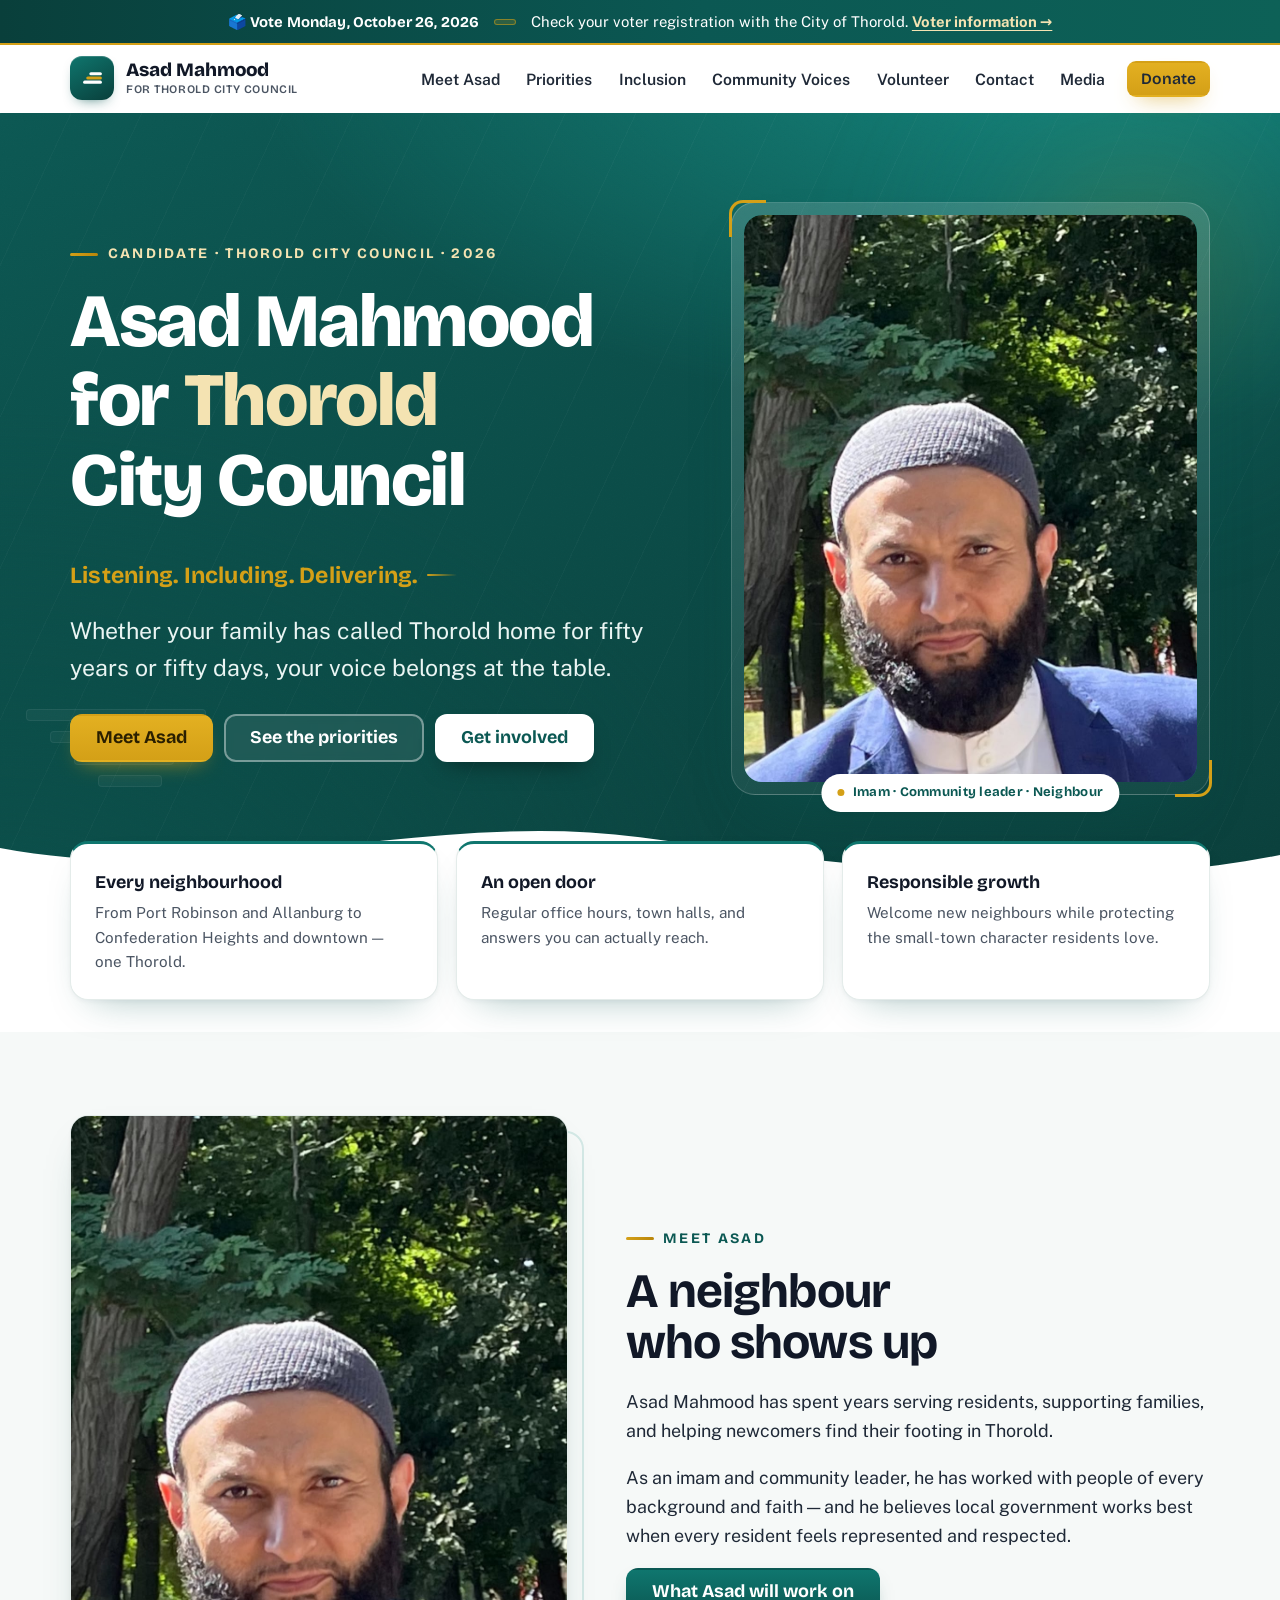
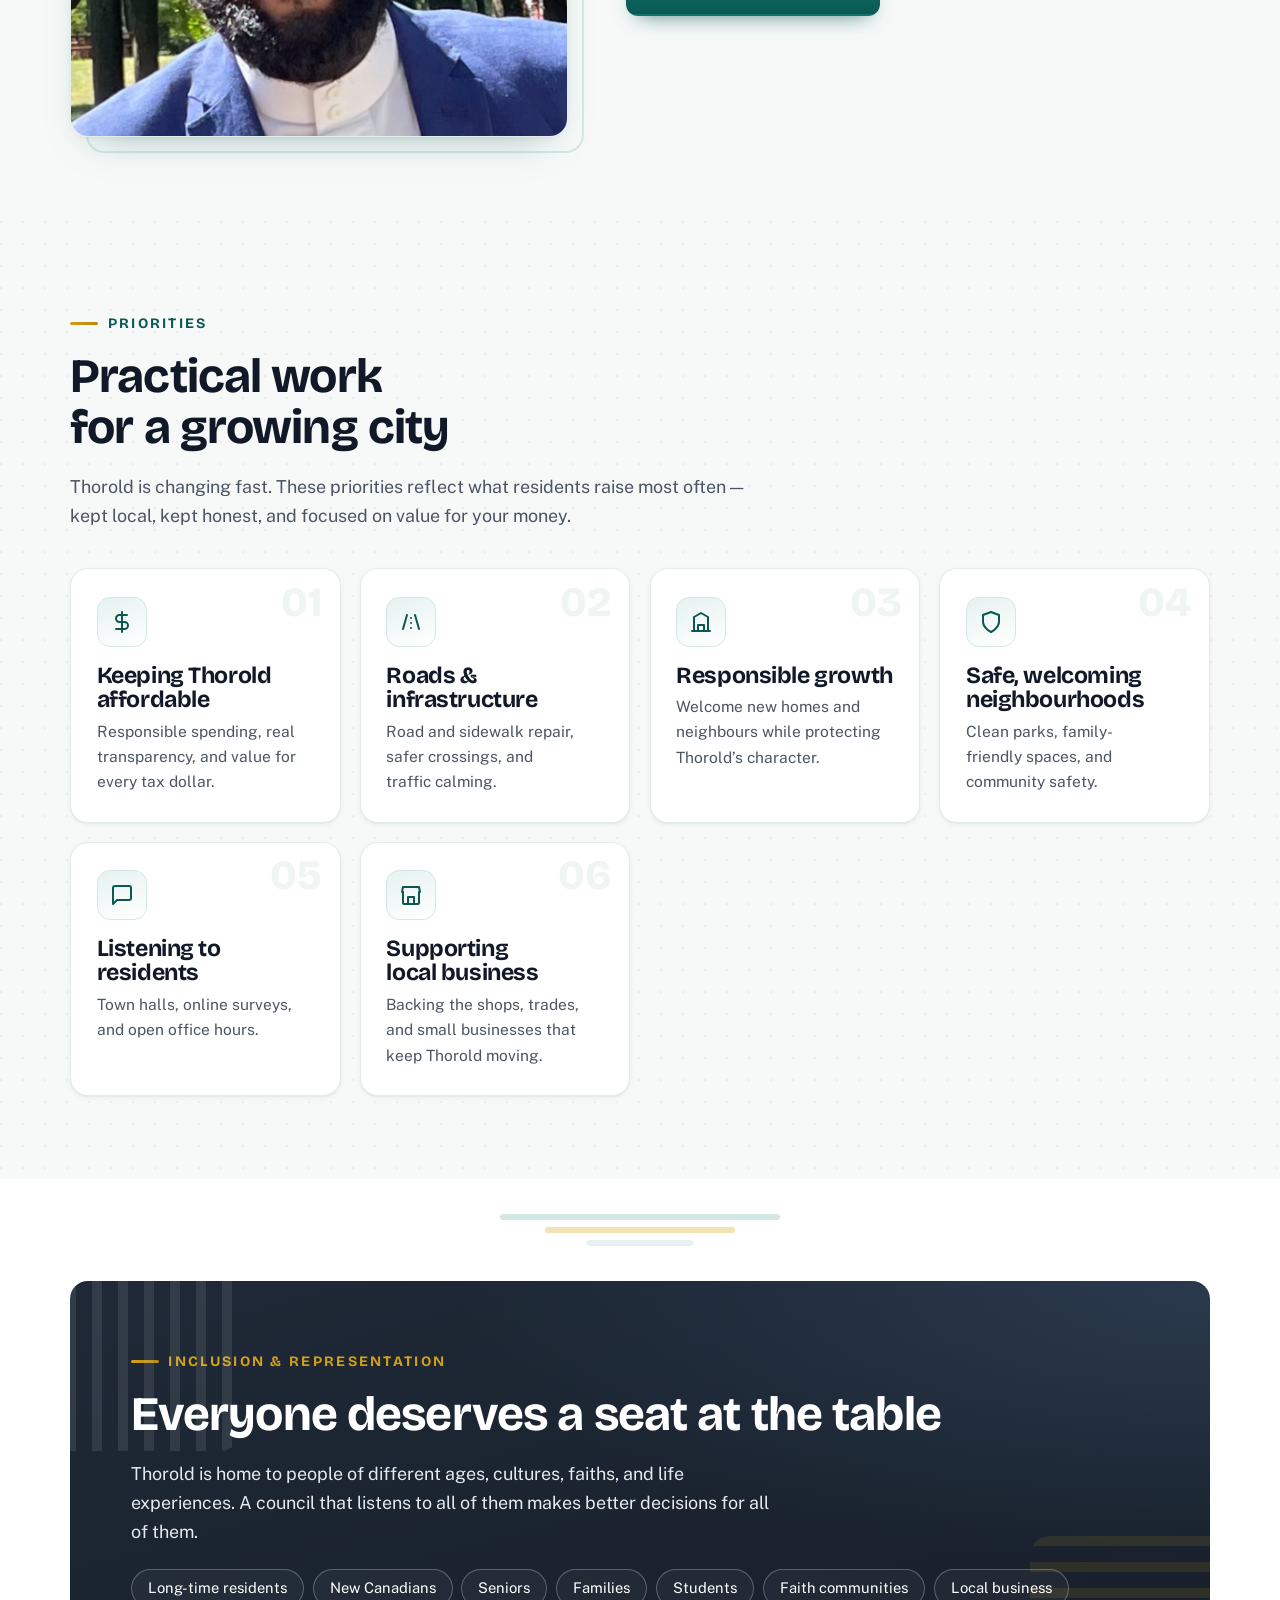
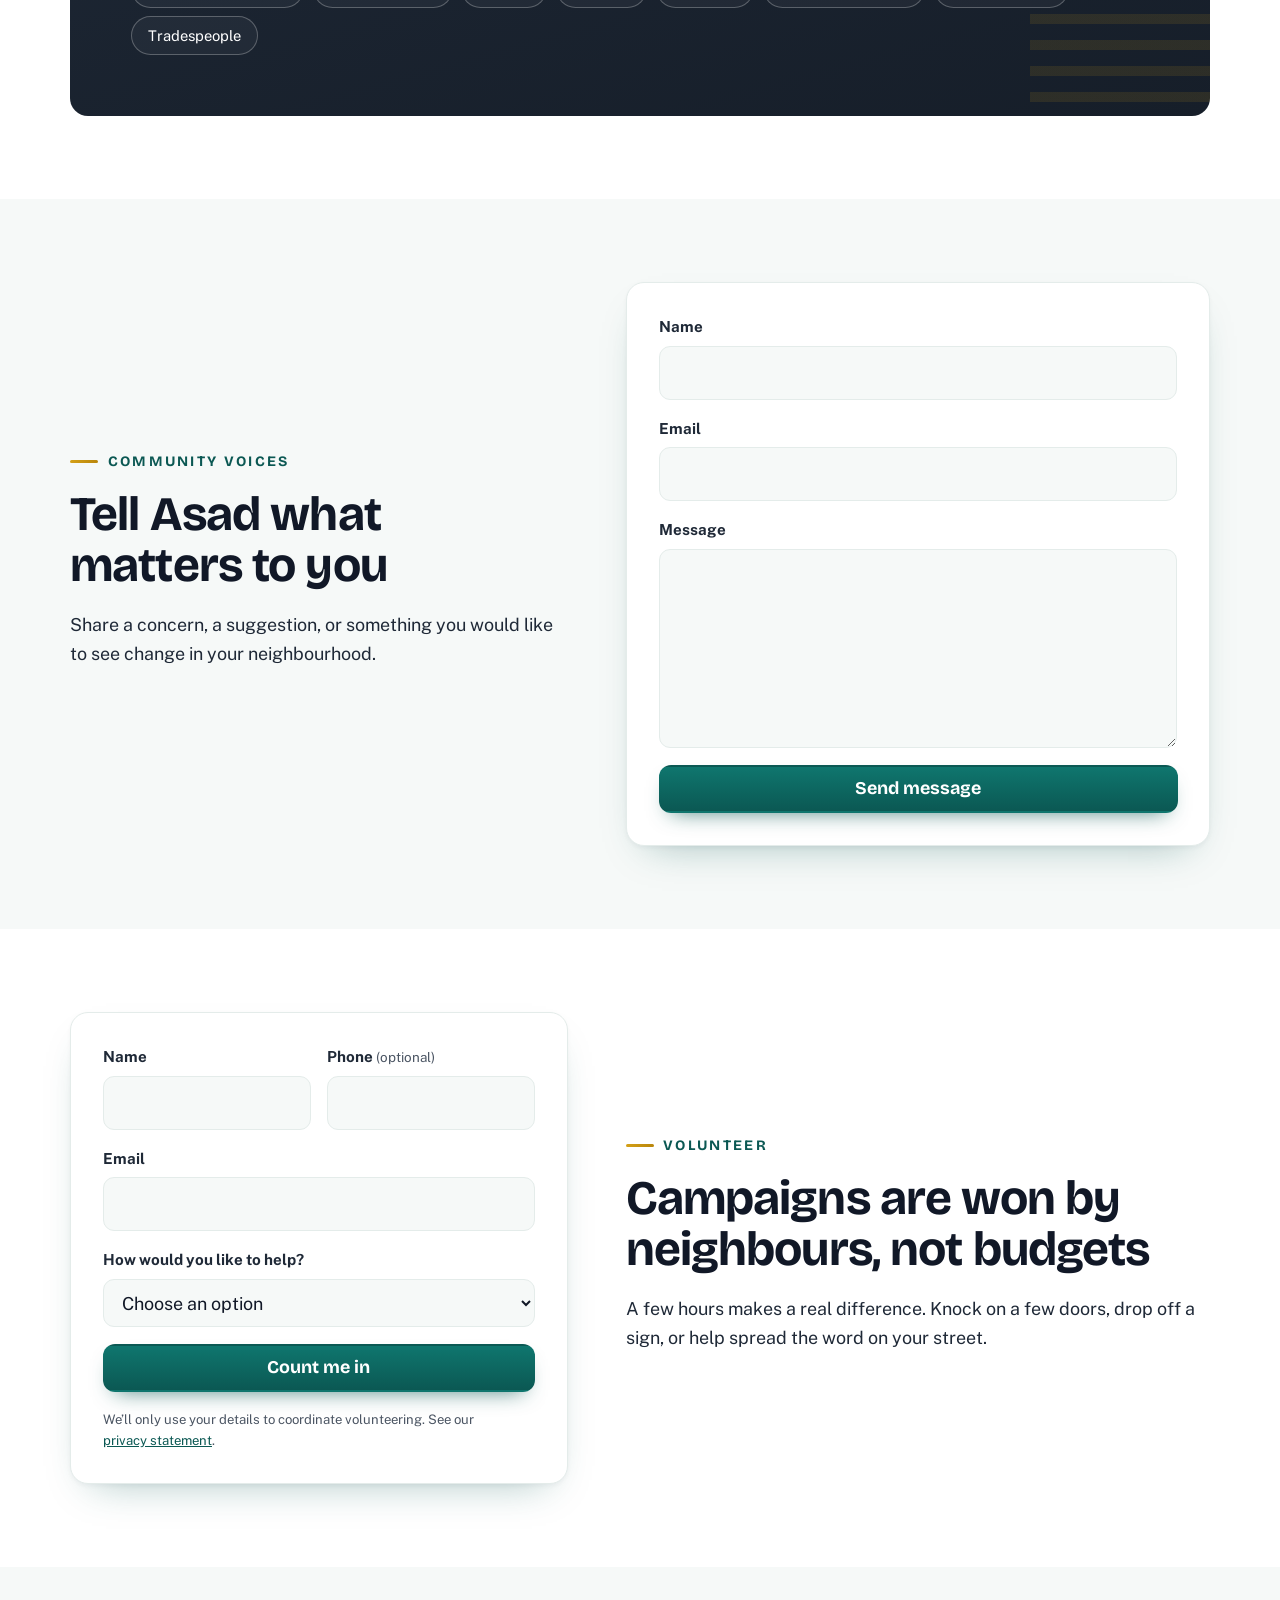
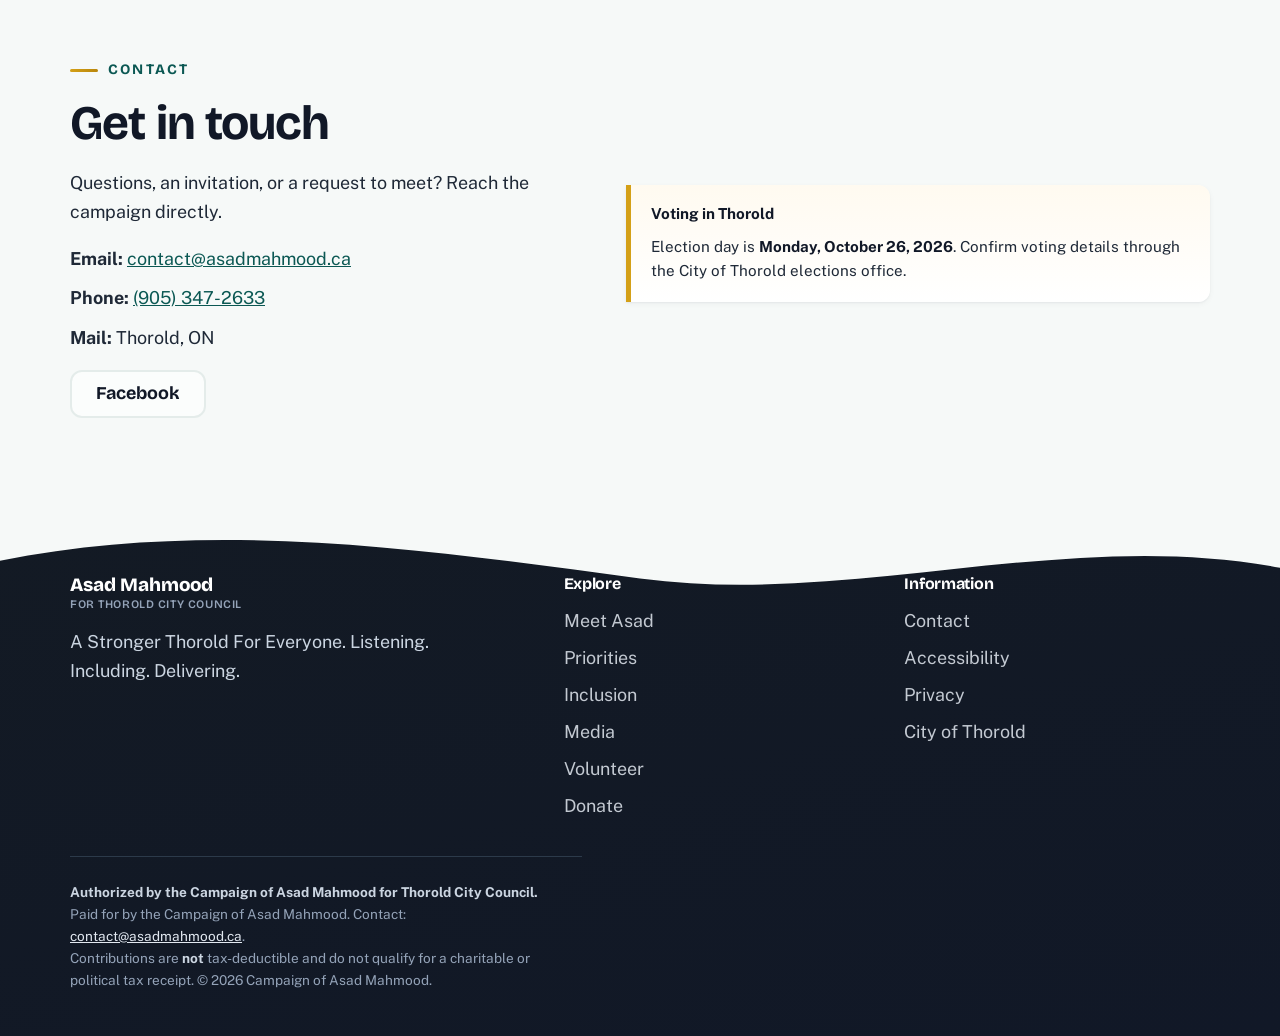
==== index.html @ d3648e5d "replace FormSubmit with Cloudflare email function" ====
<!DOCTYPE html>
<html lang="en">
<head>
  <!-- =====================================================
       ASAD MAHMOOD FOR THOROLD CITY COUNCIL
       Main campaign homepage
       ===================================================== -->
  <meta charset="UTF-8" />
  <meta name="viewport" content="width=device-width, initial-scale=1" />

  <title>Asad Mahmood for Thorold City Council — A Stronger Thorold For Everyone</title>

  <meta name="description" content="Asad Mahmood is running for Thorold City Council in 2026. Listening, including, and delivering for every Thorold resident." />
  <meta name="author" content="Campaign of Asad Mahmood" />
  <meta name="robots" content="index, follow" />

  <link rel="canonical" href="https://www.asadmahmood.ca/" />
  <link rel="icon" href="logo small.png" />

  <meta property="og:title" content="Asad Mahmood for Thorold City Council" />
  <meta property="og:description" content="A Stronger Thorold For Everyone. Listening. Including. Delivering." />
  <meta property="og:type" content="website" />
  <meta property="og:url" content="https://www.asadmahmood.ca/" />
  <meta property="og:locale" content="en_CA" />
  <meta property="og:image" content="https://www.asadmahmood.ca/Asad.jpg" />
  <meta name="twitter:card" content="summary_large_image" />

  <meta name="theme-color" content="#0B5853" />

  <link rel="preconnect" href="https://fonts.googleapis.com" />
  <link rel="preconnect" href="https://fonts.gstatic.com" crossorigin />
  <link href="https://fonts.googleapis.com/css2?family=Bricolage+Grotesque:opsz,wght@12..96,600;12..96,700;12..96,800&family=Public+Sans:wght@400;500;600;700&display=swap" rel="stylesheet" />
  <link rel="stylesheet" href="css/styles.css" />

  <script type="application/ld+json">
{
  "@context":"https://schema.org",
  "@type":"Person",
  "name":"Asad Mahmood",
  "jobTitle":"Candidate for Thorold City Council",
  "url":"https://www.asadmahmood.ca",
  "image":"https://www.asadmahmood.ca/Asad.jpg",
  "address":{
    "@type":"PostalAddress",
    "addressLocality":"Thorold",
    "addressRegion":"ON",
    "addressCountry":"CA"
  }
}
  </script>
</head>

<body>
  <div class="progress-bar" aria-hidden="true"></div>
  <a class="skip-link" href="#main">Skip to main content</a>

  <div class="election-banner">
    <div class="wrap">
      <strong>🗳️ Vote Monday, October 26, 2026</strong>
      <span class="countdown" id="election-countdown" hidden></span>
      <span>
        Check your voter registration with the City of Thorold.
        <a href="https://www.thorold.ca/en/city-hall/municipal-elections.aspx" target="_blank" rel="noopener">Voter information →</a>
      </span>
    </div>
  </div>

  <header class="site-header" id="header">
    <div class="wrap nav">
      <a class="brand" href="index.html" aria-label="Asad Mahmood for Thorold City Council — home">
        <span class="brand__mark" aria-hidden="true">
          <svg width="23" height="23" viewBox="0 0 22 22" fill="none">
            <rect x="2" y="13" width="18" height="3" rx="1.5" fill="#fff"/>
            <rect x="5" y="9" width="15" height="3" rx="1.5" fill="#D4A017"/>
            <rect x="8" y="5" width="12" height="3" rx="1.5" fill="#fff"/>
          </svg>
        </span>
        <span class="brand__name">Asad Mahmood<small>For Thorold City Council</small></span>
      </a>

      <button class="nav__toggle" aria-expanded="false" aria-controls="primary-nav" aria-label="Open menu">
        <span></span>
      </button>

      <ul class="nav__links" id="primary-nav">
        <li><a href="#meet">Meet Asad</a></li>
        <li><a href="#priorities">Priorities</a></li>
        <li><a href="#inclusion">Inclusion</a></li>
        <li><a href="#voices">Community Voices</a></li>
        <li><a href="#volunteer">Volunteer</a></li>
        <li><a href="#contact">Contact</a></li>
        <li><a href="media.html">Media</a></li>
        <li class="nav__cta"><a class="btn btn--gold" href="donate.html">Donate</a></li>
      </ul>
    </div>
  </header>

  <main id="main">
    <section class="hero" aria-label="Introduction">
      <div class="hero__glow" aria-hidden="true"></div>
      <div class="flight-locks" aria-hidden="true"><span></span><span></span><span></span><span></span></div>
      <div class="wrap hero__inner">
        <div class="hero__grid">
          <div>
            <p class="eyebrow reveal in" style="color:#F4E3B2">Candidate · Thorold City Council · 2026</p>
            <h1>Asad Mahmood for <span class="accent">Thorold</span> City Council</h1>
            <p class="hero__sub reveal in">Listening. Including. Delivering.</p>
            <p class="hero__lede reveal in">Whether your family has called Thorold home for fifty years or fifty days, your voice belongs at the table.</p>

            <div class="hero__cta reveal in">
              <a class="btn btn--gold" href="#meet">Meet Asad</a>
              <a class="btn btn--ghost" href="#priorities">See the priorities</a>
              <a class="btn btn--light" href="#volunteer">Get involved</a>
            </div>
          </div>

          <div class="hero__card reveal in">
            <div class="hero__frame">
              <div class="hero__photo">
                <img src="Asad.jpg" alt="Asad Mahmood" class="hero-img" fetchpriority="high" decoding="async" />
              </div>
              <span class="hero__badge"><i></i>Imam · Community leader · Neighbour</span>
            </div>
          </div>
        </div>
      </div>

      <div class="hero__wave" aria-hidden="true">
        <svg viewBox="0 0 1440 120" preserveAspectRatio="none" xmlns="http://www.w3.org/2000/svg">
          <path d="M0,64 C240,110 480,20 720,52 C960,84 1200,120 1440,72 L1440,120 L0,120 Z" fill="#ffffff"/>
          <path d="M0,80 C240,120 480,44 720,72 C960,100 1200,128 1440,88 L1440,120 L0,120 Z" fill="#ffffff" opacity="0.5"/>
        </svg>
      </div>
    </section>

    <section style="padding:0 0 clamp(1rem,3vw,2rem)" aria-label="Campaign commitments">
      <div class="wrap">
        <div class="signals">
          <div class="reveal">
            <strong>Every neighbourhood</strong>
            <p>From Port Robinson and Allanburg to Confederation Heights and downtown — one Thorold.</p>
          </div>
          <div class="reveal" data-d="1">
            <strong>An open door</strong>
            <p>Regular office hours, town halls, and answers you can actually reach.</p>
          </div>
          <div class="reveal" data-d="2">
            <strong>Responsible growth</strong>
            <p>Welcome new neighbours while protecting the small-town character residents love.</p>
          </div>
        </div>
      </div>
    </section>

    <section class="section section--tint" id="meet">
      <div class="wrap split">
        <div class="portrait-frame reveal">
          <div class="portrait">
            <img src="Asad.jpg" alt="Asad Mahmood" class="portrait-img" loading="lazy" decoding="async" />
          </div>
        </div>

        <div class="reveal">
          <p class="eyebrow">Meet Asad</p>
          <h2>A neighbour who shows up</h2>
          <p>Asad Mahmood has spent years serving residents, supporting families, and helping newcomers find their footing in Thorold.</p>
          <p>As an imam and community leader, he has worked with people of every background and faith — and he believes local government works best when every resident feels represented and respected.</p>
          <p><a class="btn btn--primary" href="#priorities">What Asad will work on</a></p>
        </div>
      </div>
    </section>

    <section class="section section--pattern" id="priorities">
      <div class="wrap">
        <div class="section-head reveal">
          <p class="eyebrow">Priorities</p>
          <h2>Practical work for a growing city</h2>
          <p style="color:var(--muted)">Thorold is changing fast. These priorities reflect what residents raise most often — kept local, kept honest, and focused on value for your money.</p>
        </div>

        <div class="cards">
          <article class="card reveal">
            <span class="card__num">01</span>
            <span class="card__icon" aria-hidden="true"><svg width="24" height="24" viewBox="0 0 24 24" fill="none" stroke="currentColor" stroke-width="2" stroke-linecap="round" stroke-linejoin="round"><line x1="12" y1="2" x2="12" y2="22"/><path d="M17 5H9.5a3.5 3.5 0 0 0 0 7h5a3.5 3.5 0 0 1 0 7H6"/></svg></span>
            <h3>Keeping Thorold affordable</h3><p>Responsible spending, real transparency, and value for every tax dollar.</p>
          </article>
          <article class="card reveal" data-d="1">
            <span class="card__num">02</span>
            <span class="card__icon" aria-hidden="true"><svg width="24" height="24" viewBox="0 0 24 24" fill="none" stroke="currentColor" stroke-width="2" stroke-linecap="round" stroke-linejoin="round"><path d="M4 19l4-14"/><path d="M16 5l4 14"/><line x1="12" y1="8" x2="12" y2="8.01"/><line x1="12" y1="13" x2="12" y2="13.01"/><line x1="12" y1="18" x2="12" y2="18.01"/></svg></span>
            <h3>Roads &amp; infrastructure</h3><p>Road and sidewalk repair, safer crossings, and traffic calming.</p>
          </article>
          <article class="card reveal" data-d="2">
            <span class="card__num">03</span>
            <span class="card__icon" aria-hidden="true"><svg width="24" height="24" viewBox="0 0 24 24" fill="none" stroke="currentColor" stroke-width="2" stroke-linecap="round" stroke-linejoin="round"><path d="M3 21h18"/><path d="M5 21V7l7-4 7 4v14"/><path d="M9 21v-6h6v6"/></svg></span>
            <h3>Responsible growth</h3><p>Welcome new homes and neighbours while protecting Thorold’s character.</p>
          </article>
          <article class="card reveal">
            <span class="card__num">04</span>
            <span class="card__icon" aria-hidden="true"><svg width="24" height="24" viewBox="0 0 24 24" fill="none" stroke="currentColor" stroke-width="2" stroke-linecap="round" stroke-linejoin="round"><path d="M12 22s8-4 8-10V5l-8-3-8 3v7c0 6 8 10 8 10z"/></svg></span>
            <h3>Safe, welcoming neighbourhoods</h3><p>Clean parks, family-friendly spaces, and community safety.</p>
          </article>
          <article class="card reveal" data-d="1">
            <span class="card__num">05</span>
            <span class="card__icon" aria-hidden="true"><svg width="24" height="24" viewBox="0 0 24 24" fill="none" stroke="currentColor" stroke-width="2" stroke-linecap="round" stroke-linejoin="round"><path d="M21 15a2 2 0 0 1-2 2H7l-4 4V5a2 2 0 0 1 2-2h14a2 2 0 0 1 2 2z"/></svg></span>
            <h3>Listening to residents</h3><p>Town halls, online surveys, and open office hours.</p>
          </article>
          <article class="card reveal" data-d="2">
            <span class="card__num">06</span>
            <span class="card__icon" aria-hidden="true"><svg width="24" height="24" viewBox="0 0 24 24" fill="none" stroke="currentColor" stroke-width="2" stroke-linecap="round" stroke-linejoin="round"><path d="M3 9l1-5h16l1 5"/><path d="M4 9v11a1 1 0 0 0 1 1h14a1 1 0 0 0 1-1V9"/><path d="M9 21v-7h6v7"/></svg></span>
            <h3>Supporting local business</h3><p>Backing the shops, trades, and small businesses that keep Thorold moving.</p>
          </article>
        </div>
      </div>
    </section>

    <div class="locks-divide" aria-hidden="true"><span></span><span></span><span></span></div>

    <section class="section" id="inclusion" style="padding-top:0">
      <div class="wrap">
        <div class="band reveal">
          <p class="eyebrow" style="color:#D4A017">Inclusion &amp; representation</p>
          <h2>Everyone deserves a seat at the table</h2>
          <p style="max-width:60ch">Thorold is home to people of different ages, cultures, faiths, and life experiences. A council that listens to all of them makes better decisions for all of them.</p>
          <div class="pills">
            <span>Long-time residents</span>
            <span>New Canadians</span>
            <span>Seniors</span>
            <span>Families</span>
            <span>Students</span>
            <span>Faith communities</span>
            <span>Local business</span>
            <span>Tradespeople</span>
          </div>
        </div>
      </div>
    </section>

    <section class="section section--tint" id="voices">
      <div class="wrap split">
        <div class="reveal">
          <p class="eyebrow">Community Voices</p>
          <h2>Tell Asad what matters to you</h2>
          <p>Share a concern, a suggestion, or something you would like to see change in your neighbourhood.</p>
        </div>

        <form class="form form-card reveal" action="https://formsubmit.co/contact@mosqueaisha.ca" method="POST">
          <input type="hidden" name="_subject" value="Community Voices Submission">
          <input type="hidden" name="_captcha" value="false">
          <input type="hidden" name="_template" value="table">
          <input type="hidden" name="_next" value="https://asadmahmood.ca/message-success.html">
          <input type="text" name="_honey" style="display:none" tabindex="-1" autocomplete="off" aria-hidden="true">

          <div class="field">
            <label for="voice-name">Name</label>
            <input id="voice-name" name="name" type="text" autocomplete="name" required>
          </div>

          <div class="field">
            <label for="voice-email">Email</label>
            <input id="voice-email" name="email" type="email" autocomplete="email" required>
          </div>

          <div class="field">
            <label for="voice-message">Message</label>
            <textarea id="voice-message" name="message" rows="6" required></textarea>
          </div>

          <button class="btn btn--primary btn--block" type="submit">Send message</button>
        </form>
      </div>
    </section>

    <section class="section" id="volunteer">
      <div class="wrap split">
        <form class="form form-card reveal" action="https://formsubmit.co/contact@mosqueaisha.ca" method="POST">
          <input type="hidden" name="_subject" value="Volunteer Signup">
          <input type="hidden" name="_captcha" value="false">
          <input type="hidden" name="_template" value="table">
          <input type="hidden" name="_next" value="https://asadmahmood.ca/volunteer-success.html">
          <input type="text" name="_honey" style="display:none" tabindex="-1" autocomplete="off" aria-hidden="true">

          <div class="field--row">
            <div class="field">
              <label for="vol-name">Name</label>
              <input id="vol-name" name="name" type="text" autocomplete="name" required>
            </div>

            <div class="field">
              <label for="vol-phone">Phone <span class="hint">(optional)</span></label>
              <input id="vol-phone" name="phone" type="tel" autocomplete="tel">
            </div>
          </div>

          <div class="field">
            <label for="vol-email">Email</label>
            <input id="vol-email" name="email" type="email" autocomplete="email" required>
          </div>

          <div class="field">
            <label for="vol-interest">How would you like to help?</label>
            <select id="vol-interest" name="interest">
              <option value="">Choose an option</option>
              <option>Knock on doors with the team</option>
              <option>Deliver lawn signs</option>
              <option>Make phone calls</option>
              <option>Help at events</option>
              <option>Host a meet-and-greet</option>
              <option>Wherever I’m needed</option>
            </select>
          </div>

          <button class="btn btn--primary btn--block" type="submit">Count me in</button>
          <p style="font-size:.82rem;color:var(--muted);margin:0">We’ll only use your details to coordinate volunteering. See our <a href="privacy.html">privacy statement</a>.</p>
        </form>

        <div class="reveal">
          <p class="eyebrow">Volunteer</p>
          <h2>Campaigns are won by neighbours, not budgets</h2>
          <p>A few hours makes a real difference. Knock on a few doors, drop off a sign, or help spread the word on your street.</p>
        </div>
      </div>
    </section>

    <section class="section section--tint" id="contact">
      <div class="wrap split">
        <div class="reveal">
          <p class="eyebrow">Contact</p>
          <h2>Get in touch</h2>
          <p>Questions, an invitation, or a request to meet? Reach the campaign directly.</p>

          <ul class="contact-list">
            <li><strong>Email:</strong> <a href="mailto:contact@asadmahmood.ca">contact@asadmahmood.ca</a></li>
            <li><strong>Phone:</strong> <a href="tel:+19053472633">(905) 347-2633</a></li>
            <li><strong>Mail:</strong> Thorold, ON</li>
          </ul>

          <p style="margin-top:1.1rem">
            <a class="btn btn--ghost" href="https://www.facebook.com/mian.asad.79/" rel="noopener">Facebook</a>
          </p>
        </div>

        <div class="notice reveal">
          <strong>Voting in Thorold</strong>
          <p style="margin:.5rem 0 0">Election day is <strong>Monday, October 26, 2026</strong>. Confirm voting details through the City of Thorold elections office.</p>
        </div>
      </div>
    </section>
  </main>

  <footer class="site-footer">
    <div class="wave-top" aria-hidden="true">
      <svg viewBox="0 0 1440 120" preserveAspectRatio="none" xmlns="http://www.w3.org/2000/svg">
        <path d="M0,64 C240,110 480,20 720,52 C960,84 1200,120 1440,72 L1440,120 L0,120 Z" fill="#F6F9F8"/>
      </svg>
    </div>

    <div class="wrap">
      <div class="footer__grid">
        <div>
          <a class="brand" href="index.html" style="color:#fff">
            <span class="brand__name" style="color:#fff">Asad Mahmood<small style="color:#94a3b8">For Thorold City Council</small></span>
          </a>
          <p style="margin-top:1rem;max-width:38ch">A Stronger Thorold For Everyone. Listening. Including. Delivering.</p>
        </div>

        <div>
          <h4>Explore</h4>
          <ul>
            <li><a href="#meet">Meet Asad</a></li>
            <li><a href="#priorities">Priorities</a></li>
            <li><a href="#inclusion">Inclusion</a></li>
            <li><a href="media.html">Media</a></li>
            <li><a href="#volunteer">Volunteer</a></li>
            <li><a href="donate.html">Donate</a></li>
          </ul>
        </div>

        <div>
          <h4>Information</h4>
          <ul>
            <li><a href="#contact">Contact</a></li>
            <li><a href="accessibility.html">Accessibility</a></li>
            <li><a href="privacy.html">Privacy</a></li>
            <li><a href="https://www.thorold.ca" rel="noopener">City of Thorold</a></li>
          </ul>
        </div>
      </div>

      <p class="footer__auth">
        <strong>Authorized by the Campaign of Asad Mahmood for Thorold City Council.</strong><br>
        Paid for by the Campaign of Asad Mahmood. Contact:
        <a href="mailto:contact@asadmahmood.ca">contact@asadmahmood.ca</a>.<br>
        Contributions are <strong>not</strong> tax-deductible and do not qualify for a charitable or political tax receipt.
        © <span id="year">2026</span> Campaign of Asad Mahmood.
      </p>
    </div>
  </footer>

  <script src="js/main.js"></script>
</body>
</html>
---- css/styles.css ----
/* ============================================================
   Asad Mahmood for Thorold City Council
   Palette: teal / charcoal / gold (non-partisan civic)
   Signature: stepped "lock chamber" + canal water motif,
   echoing the Welland Canal flight locks through Thorold.
   ============================================================ */

:root {
  /* Brand */
  --teal:        #0F766E;
  --teal-dark:   #0B5853;
  --teal-deep:   #093f3b;
  --teal-700:    #0d6a62;
  --teal-tint:   #E6F2F0;
  --teal-tint-2: #d3e8e5;
  --charcoal:    #1F2937;
  --ink:         #111827;
  --gold:        #B9860B;   /* AA-safe gold for text on white */
  --gold-bright: #D4A017;   /* decorative / on-dark use */
  --gold-pale:   #F4E3B2;
  --paper:       #FFFFFF;
  --paper-2:     #F6F9F8;
  --paper-3:     #EEF5F3;
  --line:        #E4ECEA;
  --muted:       #4B5563;

  /* Type */
  --display: "Bricolage Grotesque", "Public Sans", system-ui, sans-serif;
  --body:    "Public Sans", system-ui, -apple-system, Segoe UI, Roboto, sans-serif;

  /* Scale */
  --step--1: clamp(0.83rem, 0.8rem + 0.15vw, 0.9rem);
  --step-0:  clamp(1rem, 0.96rem + 0.2vw, 1.125rem);
  --step-1:  clamp(1.2rem, 1.1rem + 0.5vw, 1.45rem);
  --step-2:  clamp(1.5rem, 1.3rem + 1vw, 2rem);
  --step-3:  clamp(2rem, 1.6rem + 2vw, 3rem);
  --step-4:  clamp(2.7rem, 1.9rem + 3.6vw, 4.7rem);

  --wrap: 1140px;
  --radius: 18px;
  --radius-sm: 12px;
  --shadow-sm: 0 1px 2px rgba(16,24,40,.05), 0 2px 6px rgba(16,24,40,.04);
  --shadow: 0 2px 4px rgba(16,24,40,.04), 0 18px 40px -22px rgba(11,88,83,.4);
  --shadow-lg: 0 30px 60px -30px rgba(11,88,83,.45);
}

* { box-sizing: border-box; }
html { scroll-behavior: smooth; -webkit-text-size-adjust: 100%; }

@media (prefers-reduced-motion: reduce) {
  html { scroll-behavior: auto; }
  *, *::before, *::after { animation-duration: .001ms !important; animation-iteration-count: 1 !important; transition-duration: .001ms !important; }
}

body {
  margin: 0;
  font-family: var(--body);
  font-size: var(--step-0);
  line-height: 1.62;
  color: var(--charcoal);
  background: var(--paper);
  -webkit-font-smoothing: antialiased;
  text-rendering: optimizeLegibility;
}

h1, h2, h3, h4 { font-family: var(--display); color: var(--ink); line-height: 1.06; letter-spacing: -.018em; margin: 0 0 .4em; text-wrap: balance; }
h1 { font-size: var(--step-4); font-weight: 800; }
h2 { font-size: var(--step-3); font-weight: 700; }
h3 { font-size: var(--step-1); font-weight: 700; }
p  { margin: 0 0 1em; max-width: 64ch; text-wrap: pretty; }
a  { color: var(--teal-dark); }
img { max-width: 100%; }

.wrap { width: min(100% - 2.5rem, var(--wrap)); margin-inline: auto; }
.section { padding: clamp(3.2rem, 6.5vw, 6rem) 0; position: relative; }
.section--tint { background: var(--paper-2); }
.section--pattern {
  background:
    radial-gradient(circle at 1px 1px, rgba(15,118,110,.07) 1px, transparent 0) 0 0/22px 22px,
    var(--paper-2);
}

/* ---------- Accessibility utilities ---------- */
.visually-hidden { position: absolute; width: 1px; height: 1px; padding: 0; margin: -1px; overflow: hidden; clip: rect(0 0 0 0); white-space: nowrap; border: 0; }
.skip-link { position: absolute; left: 1rem; top: -3.5rem; z-index: 200; background: var(--ink); color: #fff; padding: .65rem 1rem; border-radius: 10px; transition: top .18s ease; }
.skip-link:focus { top: 1rem; }
:where(a, button, input, select, textarea, summary):focus-visible { outline: 3px solid var(--gold-bright); outline-offset: 2px; border-radius: 8px; }

/* ---------- Eyebrow ---------- */
.eyebrow {
  font-family: var(--display); text-transform: uppercase; letter-spacing: .16em;
  font-size: var(--step--1); font-weight: 700; color: var(--teal-dark);
  display: inline-flex; align-items: center; gap: .6rem; margin-bottom: 1rem;
}
.eyebrow::before { content: ""; width: 28px; height: 3px; border-radius: 3px; background: linear-gradient(90deg, var(--gold-bright), var(--gold)); display: inline-block; }

/* ---------- Buttons ---------- */
.btn {
  display: inline-flex; align-items: center; gap: .5rem;
  font-family: var(--display); font-weight: 700; font-size: var(--step-0);
  padding: .82rem 1.5rem; border-radius: 12px; border: 2px solid transparent;
  cursor: pointer; text-decoration: none; line-height: 1;
  transition: transform .14s cubic-bezier(.2,.8,.2,1), background .18s ease, box-shadow .18s ease, border-color .18s ease, filter .18s ease;
  will-change: transform;
}
.btn:hover { transform: translateY(-2px); }
.btn:active { transform: translateY(0); }
.btn--primary { background: linear-gradient(180deg, var(--teal), var(--teal-dark)); color: #fff; box-shadow: 0 10px 22px -12px rgba(11,88,83,.8); }
.btn--primary:hover { box-shadow: 0 16px 28px -12px rgba(11,88,83,.85); }
.btn--gold { background: linear-gradient(180deg, #E3B021, var(--gold-bright)); color: #2a1f00; box-shadow: 0 10px 22px -12px rgba(212,160,23,.85); }
.btn--gold:hover { filter: brightness(1.04); }
.btn--ghost { background: rgba(255,255,255,.6); color: var(--ink); border-color: var(--line); backdrop-filter: blur(4px); }
.btn--ghost:hover { border-color: var(--teal); color: var(--teal-dark); }
.btn--block { width: 100%; justify-content: center; }
.btn svg { flex: none; }

/* ---------- Election banner ---------- */
.election-banner {
  background: linear-gradient(90deg, var(--teal-deep), var(--teal-dark) 55%, #0d6157);
  color: #fff;
  padding: .6rem 1rem;
  font-size: .93rem;
  border-bottom: 2px solid var(--gold-bright);
}
.election-banner .wrap {
  display: flex; justify-content: center; align-items: center;
  gap: .35rem .9rem; flex-wrap: wrap; text-align: center;
}
.election-banner strong { font-family: var(--display); letter-spacing: .01em; white-space: nowrap; }
.election-banner a { color: var(--gold-pale); font-weight: 700; text-decoration: underline; text-underline-offset: 3px; }
.election-banner a:hover { color: #fff; }
.election-banner .countdown {
  display: inline-block; background: rgba(212,160,23,.18); border: 1px solid rgba(212,160,23,.55);
  color: var(--gold-pale); font-family: var(--display); font-weight: 700; font-size: .8rem;
  padding: .12rem .65rem; border-radius: 999px; white-space: nowrap;
}

/* ---------- Header / nav ---------- */
.site-header {
  position: sticky; top: 0; z-index: 100;
  background: rgba(255,255,255,.82);
  backdrop-filter: saturate(150%) blur(12px);
  border-bottom: 1px solid transparent;
  transition: border-color .2s ease, box-shadow .2s ease, background .2s ease;
}
.site-header.is-scrolled { border-bottom-color: var(--line); box-shadow: 0 6px 24px -18px rgba(16,24,40,.5); background: rgba(255,255,255,.92); }
.nav { display: flex; align-items: center; justify-content: space-between; gap: 1rem; padding: .7rem 0; }
.brand { display: flex; align-items: center; gap: .75rem; text-decoration: none; color: var(--ink); }
.brand__mark {
  width: 44px; height: 44px; flex: none; border-radius: 12px;
  background: linear-gradient(150deg, var(--teal), var(--teal-deep));
  display: grid; place-items: center; box-shadow: inset 0 1px 0 rgba(255,255,255,.18), 0 6px 14px -8px rgba(11,88,83,.9);
}
.brand__name { font-family: var(--display); font-weight: 800; font-size: 1.18rem; line-height: 1; }
.brand__name small { display: block; font-weight: 600; font-size: .72rem; letter-spacing: .05em; color: var(--muted); margin-top: 4px; text-transform: uppercase; }

.nav__links { display: flex; align-items: center; gap: .15rem; list-style: none; margin: 0; padding: 0; }
.nav__links a { text-decoration: none; color: var(--charcoal); font-weight: 600; padding: .5rem .75rem; border-radius: 9px; font-size: .98rem; transition: background .15s ease, color .15s ease; white-space: nowrap; }
.nav__links a:hover { background: var(--teal-tint); color: var(--teal-dark); }
.nav__links a[aria-current="page"] { color: var(--teal-dark); background: var(--teal-tint); }
.nav__cta { margin-left: .45rem; }
.nav__cta a[aria-current="page"] { background: linear-gradient(180deg, #E3B021, var(--gold-bright)); color: #2a1f00; }

.nav__toggle { display: none; background: none; border: 2px solid var(--line); border-radius: 11px; padding: .55rem .65rem; cursor: pointer; }
.nav__toggle span, .nav__toggle span::before, .nav__toggle span::after { content: ""; display: block; width: 22px; height: 2px; background: var(--ink); border-radius: 2px; position: relative; transition: transform .2s ease, opacity .2s ease; }
.nav__toggle span::before { position: absolute; top: -6px; }
.nav__toggle span::after  { position: absolute; top: 6px; }
.nav__toggle[aria-expanded="true"] span { background: transparent; }
.nav__toggle[aria-expanded="true"] span::before { transform: translateY(6px) rotate(45deg); }
.nav__toggle[aria-expanded="true"] span::after  { transform: translateY(-6px) rotate(-45deg); }

/* The nav carries eight items — collapse earlier so links never overflow */
@media (max-width: 1080px) {
  .nav__toggle { display: inline-block; }
  .nav__links {
    position: absolute; left: 0; right: 0; top: 100%; flex-direction: column; align-items: stretch; gap: 0;
    background: #fff; border-bottom: 1px solid var(--line); box-shadow: var(--shadow);
    padding: .5rem 1.25rem 1.1rem; display: none;
  }
  .nav__links.is-open { display: flex; }
  .nav__links a { padding: .85rem .4rem; border-radius: 0; border-bottom: 1px solid var(--line); white-space: normal; }
  .nav__cta { margin: .7rem 0 0; }
  .nav__cta a { text-align: center; display: block; border-bottom: 0; border-radius: 12px; }
}

/* ---------- HERO ---------- */
.hero { position: relative; overflow: hidden; color: #fff; isolation: isolate;
  background:
    radial-gradient(120% 90% at 85% -10%, #14857c 0%, transparent 55%),
    radial-gradient(100% 120% at 0% 110%, #0a4f4a 0%, transparent 60%),
    linear-gradient(165deg, var(--teal-dark), var(--teal-deep));
}
/* faint topographic lines */
.hero::before {
  content: ""; position: absolute; inset: 0; z-index: -1; opacity: .5;
  background-image: repeating-linear-gradient(115deg, rgba(255,255,255,.05) 0 1px, transparent 1px 64px);
}
.hero__inner { position: relative; z-index: 2; padding: clamp(3.4rem, 7vw, 6.5rem) 0 clamp(5rem, 8vw, 7.5rem); }
.hero__grid { display: grid; grid-template-columns: 1.12fr .88fr; gap: clamp(1.5rem, 4vw, 3.4rem); align-items: center; }
.hero h1 { color: #fff; max-width: 15ch; }
.hero h1 .accent { color: var(--gold-pale); }
.hero__sub { font-family: var(--display); font-weight: 700; color: var(--gold-bright); letter-spacing: .01em; font-size: var(--step-1); margin: .35rem 0 1.1rem; display: inline-flex; align-items: center; gap: .6rem; }
.hero__sub::after { content: ""; flex: 1; height: 2px; min-width: 30px; background: linear-gradient(90deg, var(--gold-bright), transparent); border-radius: 2px; }
.hero__lede { color: #eaf5f3; font-size: var(--step-1); max-width: 42ch; }
.hero__cta { display: flex; flex-wrap: wrap; gap: .7rem; margin-top: 1.7rem; }

.hero__cta .btn--ghost { color: #fff; border-color: rgba(255,255,255,.4); background: rgba(255,255,255,.08); }
.hero__cta .btn--ghost:hover { background: rgba(255,255,255,.16); border-color: #fff; color: #fff; }
.hero__cta .btn--light { background: #fff; color: var(--teal-dark); box-shadow: 0 12px 24px -12px rgba(0,0,0,.5); }

/* framed photo with gold corners */
.hero__card { position: relative; }
.hero__frame { position: relative; padding: 12px; border-radius: calc(var(--radius) + 6px); background: linear-gradient(160deg, rgba(255,255,255,.16), rgba(255,255,255,.04)); border: 1px solid rgba(255,255,255,.18); box-shadow: var(--shadow-lg); }
.hero__frame::before, .hero__frame::after { content: ""; position: absolute; width: 34px; height: 34px; border: 3px solid var(--gold-bright); }
.hero__frame::before { top: -3px; left: -3px; border-right: 0; border-bottom: 0; border-radius: 14px 0 0 0; }
.hero__frame::after { bottom: -3px; right: -3px; border-left: 0; border-top: 0; border-radius: 0 0 14px 0; }
.hero__photo {
  aspect-ratio: 4/5; border-radius: var(--radius); overflow: hidden; position: relative;
  background:
    radial-gradient(120% 80% at 50% 0%, rgba(255,255,255,.1), transparent 60%),
    repeating-linear-gradient(135deg, rgba(255,255,255,.05) 0 16px, rgba(255,255,255,.015) 16px 32px),
    var(--teal);
  display: grid; place-items: center; text-align: center; color: #d6ebe7; padding: 0;
}
.hero__photo img { width: 100%; height: 100%; object-fit: cover; border-radius: var(--radius); display: block; }
.hero__badge {
  position: absolute; left: 50%; bottom: -18px; transform: translateX(-50%);
  background: #fff; color: var(--teal-dark); font-family: var(--display); font-weight: 700;
  font-size: .82rem; letter-spacing: .02em; padding: .5rem 1rem; border-radius: 999px;
  box-shadow: var(--shadow); white-space: nowrap; display: inline-flex; align-items: center; gap: .5rem;
}
.hero__badge i { width: 7px; height: 7px; border-radius: 50%; background: var(--gold-bright); display: inline-block; }

/* canal-lock wave at base of hero */
.hero__wave { position: absolute; left: 0; right: 0; bottom: -1px; z-index: 1; line-height: 0; }
.hero__wave svg { display: block; width: 100%; height: auto; }

@media (max-width: 780px) {
  .hero__grid { grid-template-columns: 1fr; }
  .hero__card { order: -1; max-width: 300px; margin-inline: auto; }
  .hero__badge { position: static; transform: none; margin: .9rem auto 0; }
}

/* ---------- Signals row ---------- */
.signals { display: grid; grid-template-columns: repeat(3, 1fr); gap: 1.1rem; margin-top: -3.5rem; position: relative; z-index: 3; }
.signals div { background: #fff; padding: 1.5rem 1.5rem; border-radius: var(--radius); border: 1px solid var(--line); box-shadow: var(--shadow); border-top: 3px solid var(--teal); }
.signals strong { display: block; font-family: var(--display); font-size: 1.12rem; color: var(--ink); margin-bottom: .25rem; }
.signals p { margin: 0; font-size: .95rem; color: var(--muted); }
@media (max-width: 720px) { .signals { grid-template-columns: 1fr; margin-top: -2.5rem; } }

/* ---------- Priorities cards ---------- */
.section-head { max-width: 62ch; margin-bottom: 2.4rem; }
.cards { display: grid; grid-template-columns: repeat(auto-fit, minmax(270px, 1fr)); gap: 1.2rem; }
.card {
  background: #fff; border: 1px solid var(--line); border-radius: var(--radius);
  padding: 1.7rem 1.6rem; box-shadow: var(--shadow-sm); position: relative; overflow: hidden;
  transition: transform .2s cubic-bezier(.2,.8,.2,1), box-shadow .2s ease, border-color .2s ease;
}
.card::after {
  content: ""; position: absolute; left: 0; right: 0; bottom: 0; height: 3px;
  background: linear-gradient(90deg, var(--gold-bright), var(--teal));
  transform: scaleX(0); transform-origin: left; transition: transform .25s cubic-bezier(.2,.8,.2,1);
}
.card:hover { transform: translateY(-4px); box-shadow: var(--shadow); border-color: var(--teal-tint-2); }
.card:hover::after { transform: scaleX(1); }
.card__num { position: absolute; top: .8rem; right: 1.1rem; font-family: var(--display); font-weight: 800; font-size: 2.6rem; line-height: 1; color: var(--paper-3); user-select: none; }
.card h3 { margin: 0 0 .45rem; position: relative; z-index: 1; }
.card p { color: var(--muted); margin: 0; font-size: .97rem; position: relative; z-index: 1; }

/* ---------- Split / Meet ---------- */
.split { display: grid; grid-template-columns: .92fr 1.08fr; gap: clamp(1.6rem, 4.5vw, 3.6rem); align-items: center; }
@media (max-width: 840px) { .split { grid-template-columns: 1fr; } }
.portrait-frame { position: relative; }
.portrait-frame::before { content: ""; position: absolute; inset: 0; transform: translate(16px,16px); border: 2px solid var(--teal-tint-2); border-radius: var(--radius); z-index: 0; }
.portrait {
  position: relative; z-index: 1; border-radius: var(--radius); aspect-ratio: 4/5; overflow: hidden;
  border: 1px solid var(--line); box-shadow: var(--shadow);
  background: linear-gradient(180deg, var(--teal-tint), #fff);
  display: grid; place-items: center; color: var(--muted); text-align: center; padding: 0;
}
.portrait img { width: 100%; height: 100%; object-fit: cover; display: block; }

/* ---------- Inclusion band ---------- */
.band {
  position: relative; overflow: hidden; border-radius: var(--radius);
  background:
    radial-gradient(120% 120% at 100% 0%, #2a3a4d 0%, transparent 55%),
    linear-gradient(165deg, var(--charcoal), #161e29);
  color: #fff; padding: clamp(2.2rem, 5vw, 3.8rem);
}
.band::after { content: ""; position: absolute; right: -40px; bottom: -40px; width: 220px; height: 220px; opacity: .12;
  background: repeating-linear-gradient(180deg, var(--gold-bright) 0 10px, transparent 10px 26px); border-radius: 20px; }
.band h2 { color: #fff; }
.band p { color: #e6e8ec; }
.band .pills { display: flex; flex-wrap: wrap; gap: .55rem; margin-top: 1.4rem; position: relative; z-index: 1; }
.band .pills span { border: 1px solid rgba(255,255,255,.26); border-radius: 999px; padding: .4rem 1rem; font-size: .92rem; background: rgba(255,255,255,.04); transition: background .15s ease, border-color .15s ease; }
.band .pills span:hover { background: rgba(212,160,23,.16); border-color: var(--gold-bright); }

/* ---------- Forms ---------- */
.form-card { background: #fff; border: 1px solid var(--line); border-radius: var(--radius); padding: clamp(1.4rem, 3vw, 2rem); box-shadow: var(--shadow); }
.form { display: grid; gap: 1.05rem; }
.field { display: grid; gap: .38rem; }
.field label { font-weight: 700; font-size: .95rem; }
.field .hint { font-size: .84rem; color: var(--muted); font-weight: 400; }
.field input, .field select, .field textarea {
  font: inherit; padding: .72rem .85rem; border: 1.5px solid var(--line); border-radius: 11px;
  background: var(--paper-2); color: var(--ink); width: 100%; transition: border-color .15s ease, background .15s ease, box-shadow .15s ease;
}
.field input:hover, .field select:hover, .field textarea:hover { border-color: var(--teal-tint-2); }
.field input:focus, .field select:focus, .field textarea:focus { border-color: var(--teal); background: #fff; outline: 3px solid var(--gold-bright); outline-offset: 1px; box-shadow: 0 0 0 4px var(--teal-tint); }
.field--row { display: grid; grid-template-columns: 1fr 1fr; gap: 1.05rem; }
@media (max-width: 560px) { .field--row { grid-template-columns: 1fr; } }
.checkbox { display: grid; grid-template-columns: auto 1fr; gap: .65rem; align-items: start; font-size: .92rem; }
.checkbox input { width: 1.15rem; height: 1.15rem; margin-top: .22rem; accent-color: var(--teal); }
.form__status { font-weight: 600; padding: .85rem 1rem; border-radius: 11px; display: none; }
.form__status.ok  { display: block; background: var(--teal-tint); color: var(--teal-dark); border: 1px solid var(--teal-tint-2); }
.form__status.err { display: block; background: #fdeaea; color: #9b1c1c; border: 1px solid #f6cccc; }

/* ---------- Donate amounts ---------- */
.amounts { display: grid; grid-template-columns: repeat(4, 1fr); gap: .65rem; }
@media (max-width: 560px) { .amounts { grid-template-columns: repeat(2, 1fr); } }
.amount { border: 1.5px solid var(--line); background: var(--paper-2); border-radius: 12px; padding: .95rem .5rem; font-family: var(--display); font-weight: 700; font-size: 1.12rem; cursor: pointer; color: var(--ink); transition: transform .12s ease, border-color .15s ease, background .15s ease, color .15s ease; }
.amount:hover { transform: translateY(-2px); border-color: var(--teal-tint-2); }
.amount[aria-pressed="true"] { border-color: var(--teal); background: var(--teal-tint); color: var(--teal-dark); box-shadow: 0 0 0 3px var(--teal-tint); }

.notice { border-left: 5px solid var(--gold-bright); background: linear-gradient(180deg, #fffaf0, #fff); padding: 1.1rem 1.3rem; border-radius: 0 12px 12px 0; font-size: .95rem; box-shadow: var(--shadow-sm); }
.notice strong { color: var(--ink); }

/* ---------- Contact list ---------- */
.contact-list { list-style: none; padding: 0; margin: 0 0 1em; display: grid; gap: .65rem; }

/* ---------- Centered utility pages (thank-you / under construction) ---------- */
.centered-page { min-height: 70vh; display: grid; place-items: center; text-align: center; }
.centered-page .wrap > * { margin-left: auto; margin-right: auto; }
.centered-page .page-mark {
  width: 64px; height: 64px; margin: 0 auto 1.2rem; border-radius: 16px;
  background: linear-gradient(150deg, var(--teal), var(--teal-deep));
  display: grid; place-items: center;
  box-shadow: inset 0 1px 0 rgba(255,255,255,.18), 0 14px 28px -14px rgba(11,88,83,.8);
}
.centered-page .btn { margin: .25rem .3rem; }

/* ---------- Footer ---------- */
.site-footer { position: relative; background: linear-gradient(165deg, #131a24, var(--ink)); color: #cbd5e1; padding: clamp(2.6rem,5vw,3.6rem) 0 2rem; margin-top: 0; }
.site-footer .wave-top { position: absolute; top: -1px; left: 0; right: 0; line-height: 0; transform: rotate(180deg); }
.site-footer .wave-top svg { width: 100%; height: auto; display: block; }
.site-footer a { color: #e2e8f0; }
.footer__grid { display: grid; grid-template-columns: 1.5fr 1fr 1fr; gap: 2.2rem; }
@media (max-width: 760px) { .footer__grid { grid-template-columns: 1fr; gap: 1.6rem; } }
.footer__grid h4 { font-family: var(--display); color: #fff; margin: 0 0 .8rem; font-size: 1rem; }
.footer__grid ul { list-style: none; margin: 0; padding: 0; display: grid; gap: .5rem; }
.footer__grid ul a { text-decoration: none; opacity: .85; }
.footer__grid ul a:hover { opacity: 1; text-decoration: underline; }
.footer__auth { margin-top: 2.2rem; padding-top: 1.5rem; border-top: 1px solid #2c3a4a; font-size: .85rem; color: #94a3b8; }
.footer__auth strong { color: #cbd5e1; }

/* ---------- Section divider wave ---------- */
.wave-divide { line-height: 0; }
.wave-divide svg { display: block; width: 100%; height: auto; }

/* legacy hooks kept harmless */
.hero__steps, .divider-steps { display: none; }

/* ---------- Scroll reveal ---------- */
.reveal { opacity: 0; transform: translateY(18px); transition: opacity .6s ease, transform .6s cubic-bezier(.2,.8,.2,1); }
.reveal.in { opacity: 1; transform: none; }
.reveal[data-d="1"] { transition-delay: .08s; }
.reveal[data-d="2"] { transition-delay: .16s; }
.reveal[data-d="3"] { transition-delay: .24s; }
@media (prefers-reduced-motion: reduce) { .reveal { opacity: 1; transform: none; } }

/* Campaign Logo */
.campaign-logo { width: 100%; height: 100%; object-fit: contain; display: block; }

/* ===== Media page ===== */
.media-hero {
  background:
    radial-gradient(90% 100% at 100% 0%, rgba(15,118,110,.18), transparent 55%),
    linear-gradient(180deg, #ffffff, #f6f9f8);
  padding: clamp(4rem, 8vw, 7rem) 0 3.5rem;
  border-bottom: 1px solid var(--line);
}
.media-hero__grid { display: grid; grid-template-columns: 1.4fr .8fr; gap: 2rem; align-items: end; }
.media-hero h1 { font-size: clamp(2.8rem, 6vw, 6.2rem); letter-spacing: -.05em; margin-bottom: 1rem; }
.media-hero p { font-size: 1.15rem; color: var(--muted); }
.media-quote { background: var(--charcoal); color: #fff; padding: 1.6rem; border-radius: 20px; box-shadow: var(--shadow); border-left: 5px solid var(--gold-bright); }
.media-quote p { color: #fff; font-family: var(--display); font-size: 1.25rem; line-height: 1.35; }
.media-quote strong { color: var(--gold-bright); }

.media-grid { display: grid; grid-template-columns: repeat(3, 1fr); gap: 1.25rem; }
.media-card {
  background: #fff; border: 1px solid var(--line); border-radius: 22px; padding: 1.6rem;
  box-shadow: var(--shadow-sm); display: flex; flex-direction: column; min-height: 260px;
  transition: transform .2s ease, box-shadow .2s ease;
}
.media-card:hover { transform: translateY(-5px); box-shadow: var(--shadow); }
.media-card--featured {
  grid-column: span 2;
  background: linear-gradient(135deg, rgba(15,118,110,.94), rgba(9,63,59,.96));
  color: #fff; min-height: 320px; justify-content: flex-end;
}
.media-card--featured h2, .media-card--featured p { color: #fff; }
.media-source {
  display: inline-flex; width: fit-content; background: var(--teal-tint); color: var(--teal-dark);
  font-weight: 800; font-size: .75rem; letter-spacing: .08em; text-transform: uppercase;
  padding: .35rem .7rem; border-radius: 999px; margin-bottom: 1rem;
}
.media-card--featured .media-source { background: rgba(255,255,255,.16); color: var(--gold-pale); }
.media-card h3 { color: var(--ink); font-size: 1.35rem; }
.media-card p { color: var(--muted); margin-bottom: 1.4rem; }
.media-card a:not(.btn) { margin-top: auto; font-weight: 800; color: var(--teal-dark); text-decoration: none; }
.media-card a:not(.btn):hover { text-decoration: underline; }

.media-cta { background: var(--charcoal); color: #fff; padding: 4rem 0; text-align: center; }
.media-cta h2, .media-cta p { color: #fff; margin-left: auto; margin-right: auto; }

@media (max-width: 900px) {
  .media-hero__grid, .media-grid { grid-template-columns: 1fr; }
  .media-card--featured { grid-column: span 1; }
}

/* ============================================================
   V2 ENHANCEMENTS — "next level" pass
   ============================================================ */

/* Brand selection colour */
::selection { background: var(--gold-pale); color: var(--teal-deep); }

/* Gold reading-progress bar */
.progress-bar {
  position: fixed; top: 0; left: 0; height: 3px; width: 0%;
  background: linear-gradient(90deg, var(--gold-bright), #E9C15A);
  z-index: 300; pointer-events: none;
  box-shadow: 0 0 10px rgba(212,160,23,.55);
  transition: width .08s linear;
}

/* Hero: film grain + slow ambient glow */
.hero::after {
  content: ""; position: absolute; inset: 0; z-index: -1; opacity: .35; pointer-events: none;
  background-image: url("data:image/svg+xml,%3Csvg xmlns='http://www.w3.org/2000/svg' width='140' height='140'%3E%3Cfilter id='n'%3E%3CfeTurbulence type='fractalNoise' baseFrequency='0.9' numOctaves='2' stitchTiles='stitch'/%3E%3CfeColorMatrix type='saturate' values='0'/%3E%3C/filter%3E%3Crect width='100%25' height='100%25' filter='url(%23n)' opacity='0.05'/%3E%3C/svg%3E");
}
@keyframes heroGlow {
  0%, 100% { transform: translate(0, 0) scale(1); opacity: .5; }
  50%      { transform: translate(-3%, 2%) scale(1.06); opacity: .75; }
}
.hero__glow {
  position: absolute; z-index: -1; width: 46vw; height: 46vw; min-width: 420px; min-height: 420px;
  right: -12%; top: -18%; border-radius: 50%;
  background: radial-gradient(circle, rgba(212,160,23,.16) 0%, rgba(20,133,124,.12) 40%, transparent 70%);
  filter: blur(40px); animation: heroGlow 14s ease-in-out infinite; pointer-events: none;
}

/* Signature: Welland Canal flight locks — descending stepped chambers
   that slowly "fill" with water, echoing Locks 4–6 through Thorold */
.flight-locks {
  position: absolute; left: 2vw; bottom: 14%; z-index: 0;
  display: grid; gap: 10px; pointer-events: none; opacity: .5;
}
.flight-locks span {
  height: 12px; border-radius: 4px;
  background: rgba(255,255,255,.07);
  border: 1px solid rgba(255,255,255,.12);
  position: relative; overflow: hidden;
}
.flight-locks span:nth-child(1) { width: 180px; }
.flight-locks span:nth-child(2) { width: 140px; margin-left: 24px; }
.flight-locks span:nth-child(3) { width: 100px; margin-left: 48px; }
.flight-locks span:nth-child(4) { width: 64px;  margin-left: 72px; }
.flight-locks span::after {
  content: ""; position: absolute; inset: 0; transform: translateX(-100%);
  background: linear-gradient(90deg, transparent, rgba(212,160,23,.55), rgba(255,255,255,.25), transparent);
  animation: lockFill 7s ease-in-out infinite;
}
.flight-locks span:nth-child(2)::after { animation-delay: .9s; }
.flight-locks span:nth-child(3)::after { animation-delay: 1.8s; }
.flight-locks span:nth-child(4)::after { animation-delay: 2.7s; }
@keyframes lockFill {
  0%       { transform: translateX(-100%); }
  45%, 60% { transform: translateX(0); }
  100%     { transform: translateX(100%); }
}
@media (max-width: 980px) { .flight-locks { display: none; } }
@media (prefers-reduced-motion: reduce) {
  .hero__glow, .flight-locks span::after { animation: none; }
}

/* Hero photo: slow parallax float on the frame */
@keyframes frameFloat { 0%,100% { transform: translateY(0); } 50% { transform: translateY(-8px); } }
.hero__frame { animation: frameFloat 9s ease-in-out infinite; }
@media (prefers-reduced-motion: reduce) { .hero__frame { animation: none; } }

/* Gold button: light sweep on hover */
.btn--gold { position: relative; overflow: hidden; }
.btn--gold::after {
  content: ""; position: absolute; top: 0; bottom: 0; width: 40%;
  left: -60%; transform: skewX(-20deg);
  background: linear-gradient(90deg, transparent, rgba(255,255,255,.45), transparent);
  transition: left .45s ease;
}
.btn--gold:hover::after { left: 130%; }

/* Priorities: icon chips return, richer than numerals alone */
.card__icon {
  width: 50px; height: 50px; border-radius: 13px; display: grid; place-items: center; margin-bottom: 1rem;
  background: linear-gradient(160deg, var(--teal-tint), #fff); color: var(--teal-dark);
  border: 1px solid var(--teal-tint-2); position: relative; z-index: 1;
  transition: background .2s ease, color .2s ease, transform .2s ease;
}
.card:hover .card__icon { background: linear-gradient(160deg, var(--teal), var(--teal-dark)); color: #fff; transform: scale(1.06); }

/* Stepped flight-lock divider (light sections) */
.locks-divide { display: grid; gap: 7px; width: min(280px, 60%); margin: 0 auto; padding: clamp(1.2rem, 3vw, 2.2rem) 0; }
.locks-divide span { height: 6px; border-radius: 3px; background: var(--teal-tint-2); justify-self: center; }
.locks-divide span:nth-child(1) { width: 100%; }
.locks-divide span:nth-child(2) { width: 68%; background: var(--gold-pale); }
.locks-divide span:nth-child(3) { width: 38%; background: var(--teal-tint); }

/* Inclusion band: faint lock steps in the corner glow */
.band::before {
  content: ""; position: absolute; left: -30px; top: -30px; width: 200px; height: 200px; opacity: .1;
  background: repeating-linear-gradient(90deg, var(--teal-tint) 0 10px, transparent 10px 26px);
  border-radius: 20px; pointer-events: none;
}

/* Media hero: gold keel under the headline */
.media-hero h1 { position: relative; display: inline-block; }
.media-hero h1::after {
  content: ""; position: absolute; left: 2px; bottom: .05em; height: .18em; width: 38%;
  background: linear-gradient(90deg, var(--gold-bright), transparent); border-radius: 4px; z-index: -1; opacity: .55;
}

/* Signals: number-free, but give each a gold tick on hover */
.signals div { transition: transform .2s ease, box-shadow .2s ease; }
.signals div:hover { transform: translateY(-3px); box-shadow: var(--shadow-lg); border-top-color: var(--gold-bright); }

/* Forms: floating card lift on focus-within */
.form-card:focus-within { box-shadow: var(--shadow-lg); border-color: var(--teal-tint-2); }

/* Footer links: gold arrow slide */
.footer__grid ul a { position: relative; transition: padding-left .18s ease; }
.footer__grid ul a:hover { padding-left: .9rem; text-decoration: none; }
.footer__grid ul a:hover::before { content: "→"; position: absolute; left: 0; color: var(--gold-bright); }
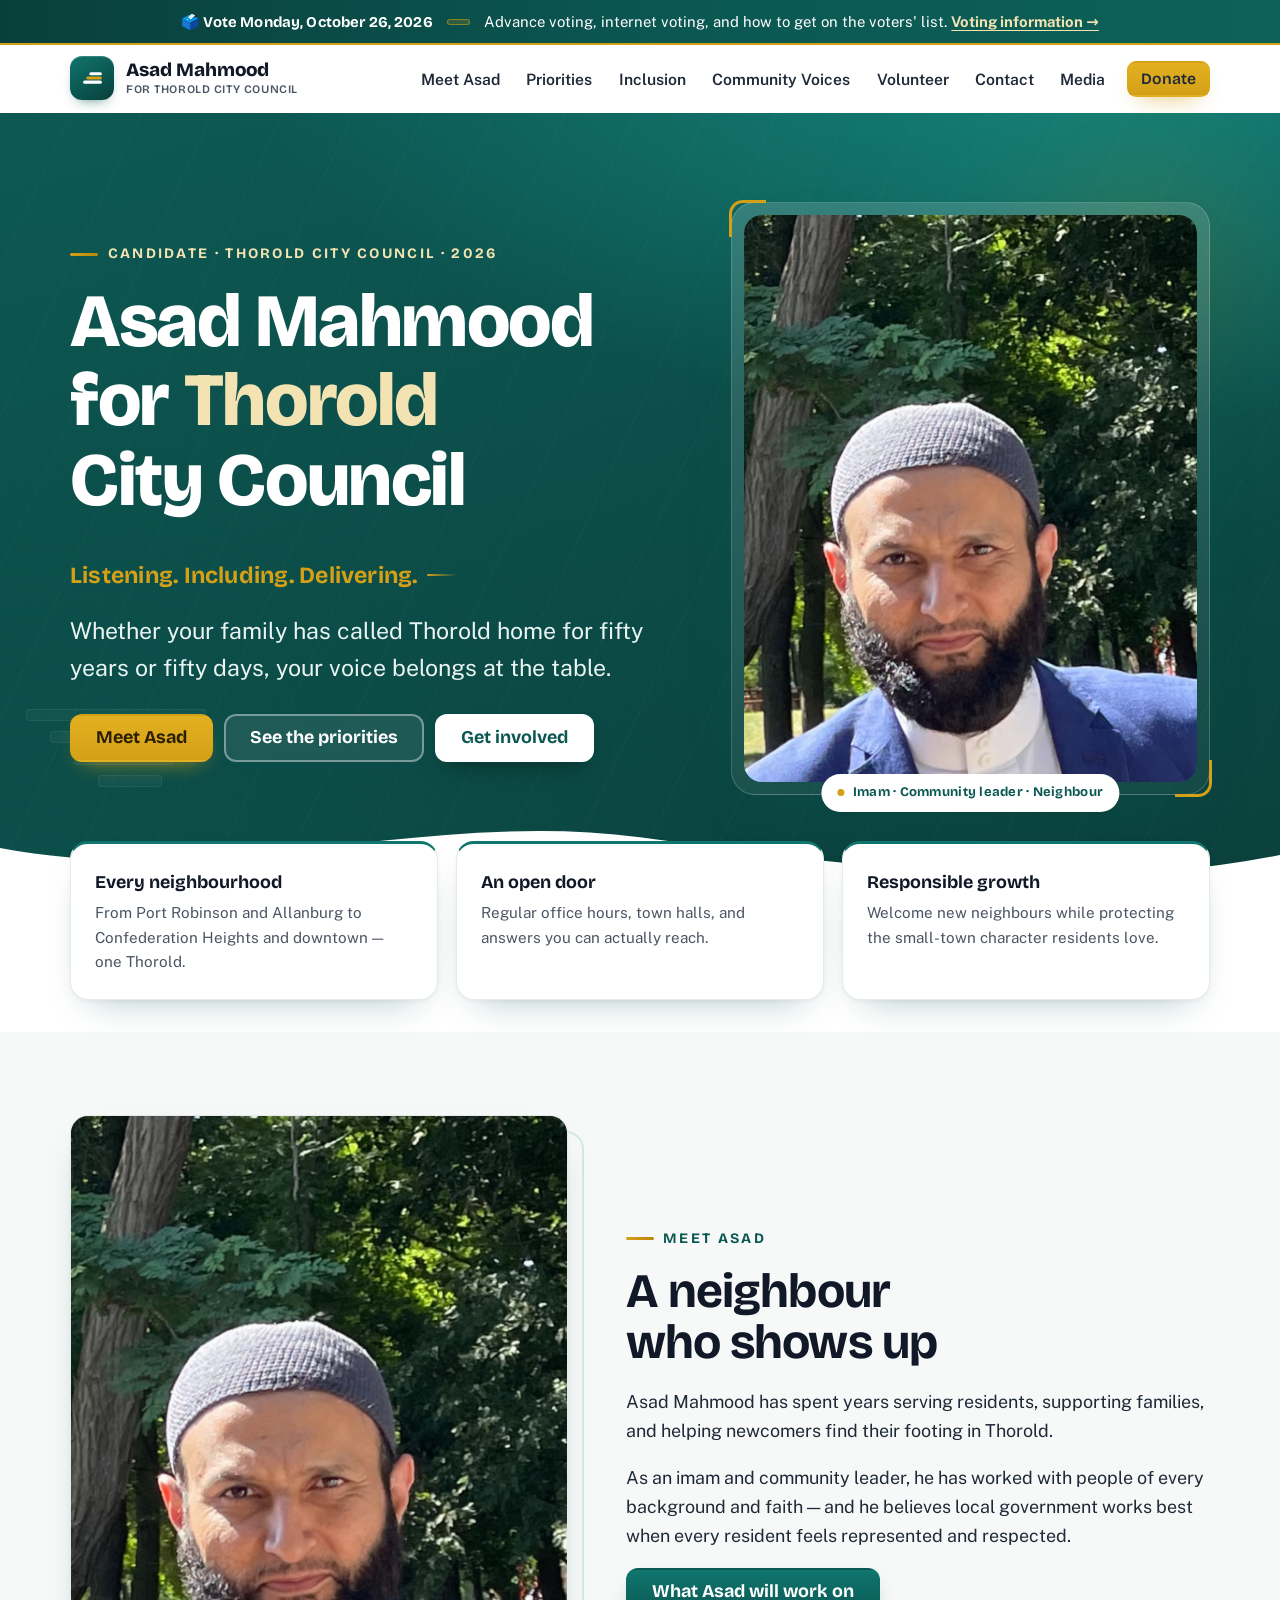
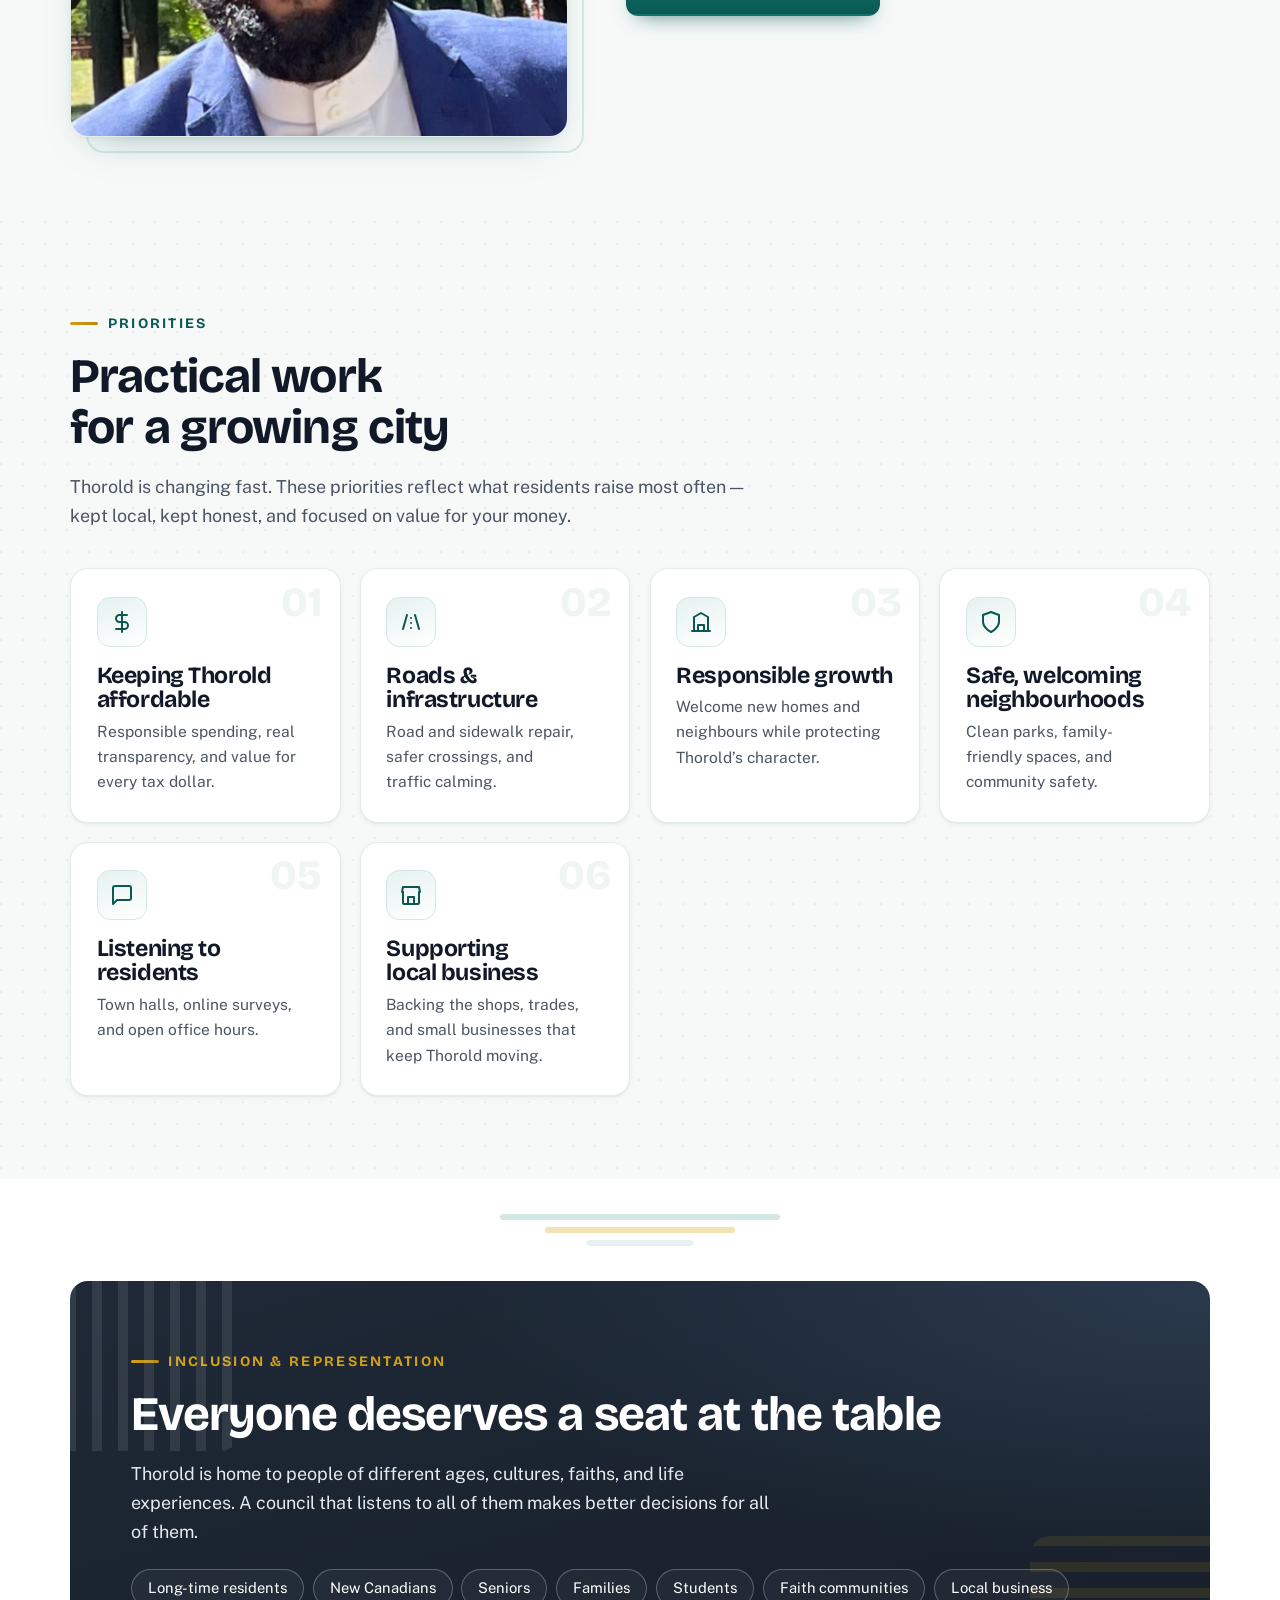
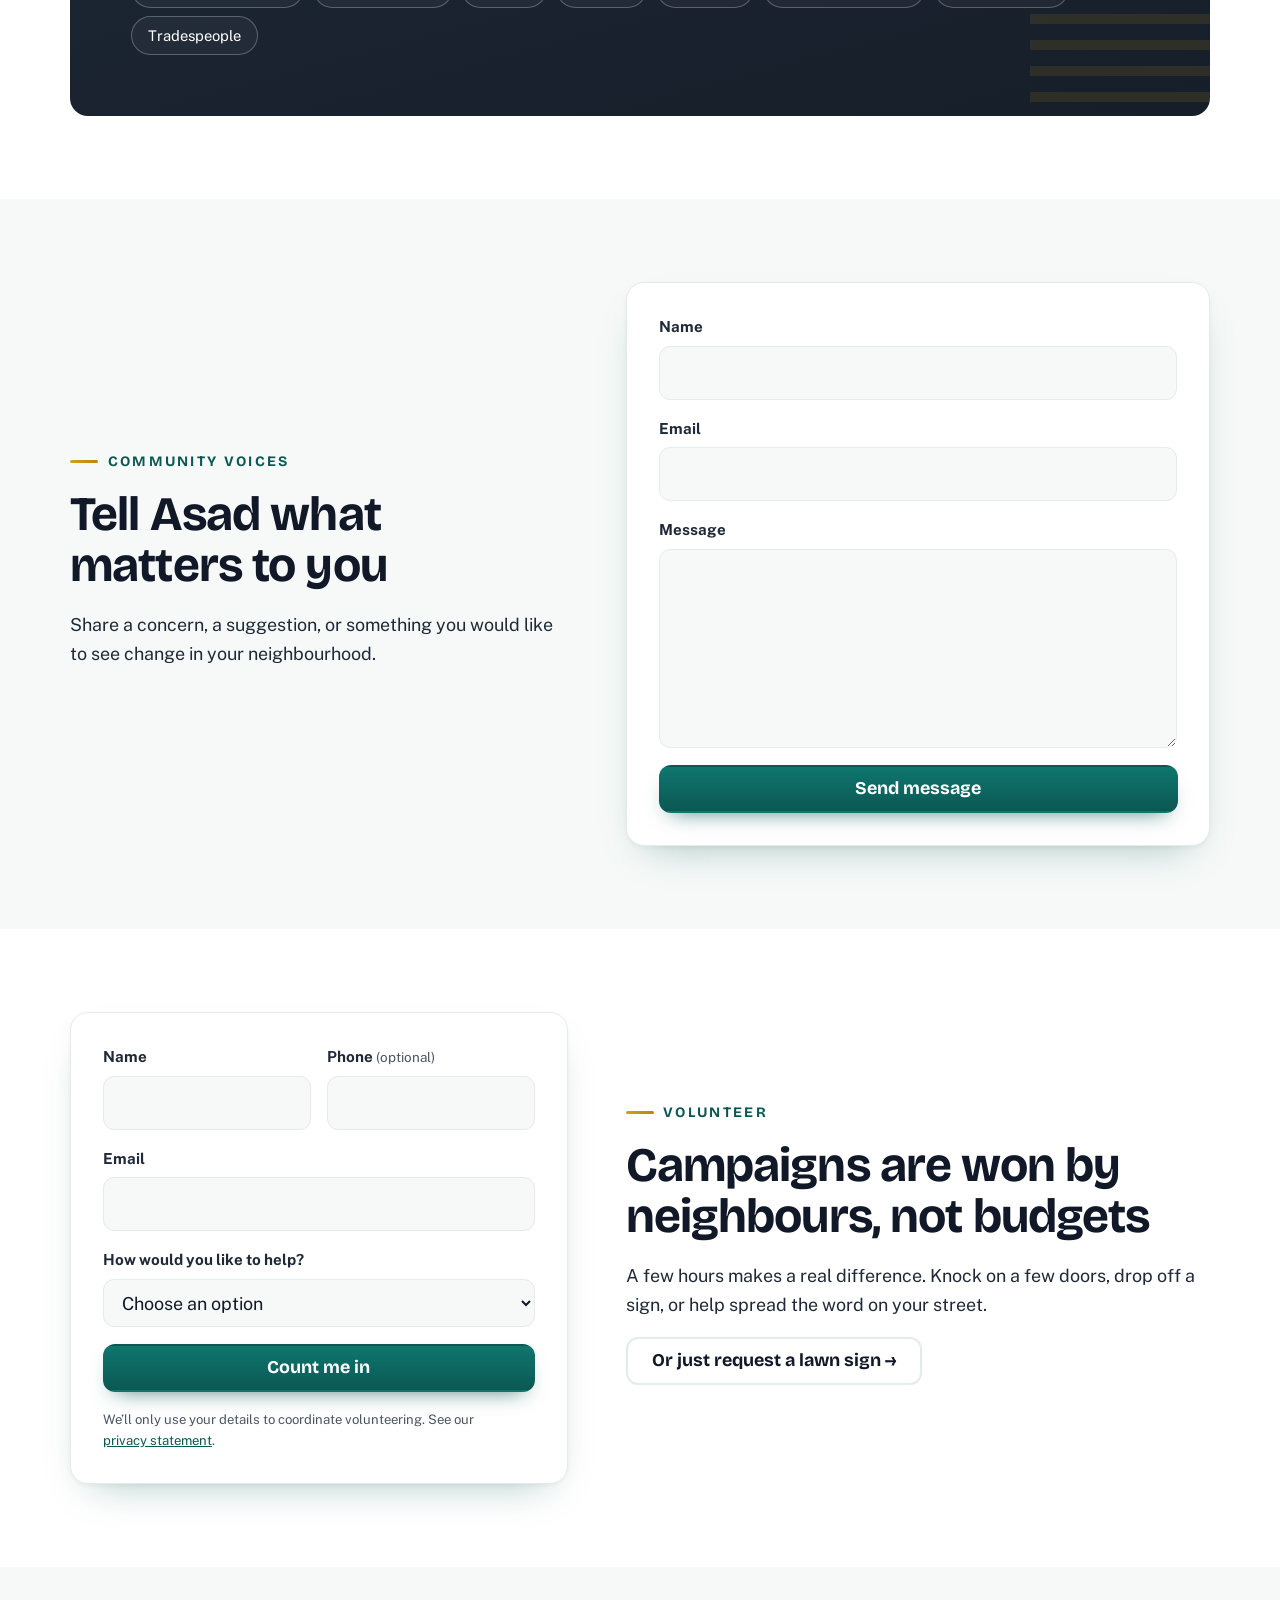
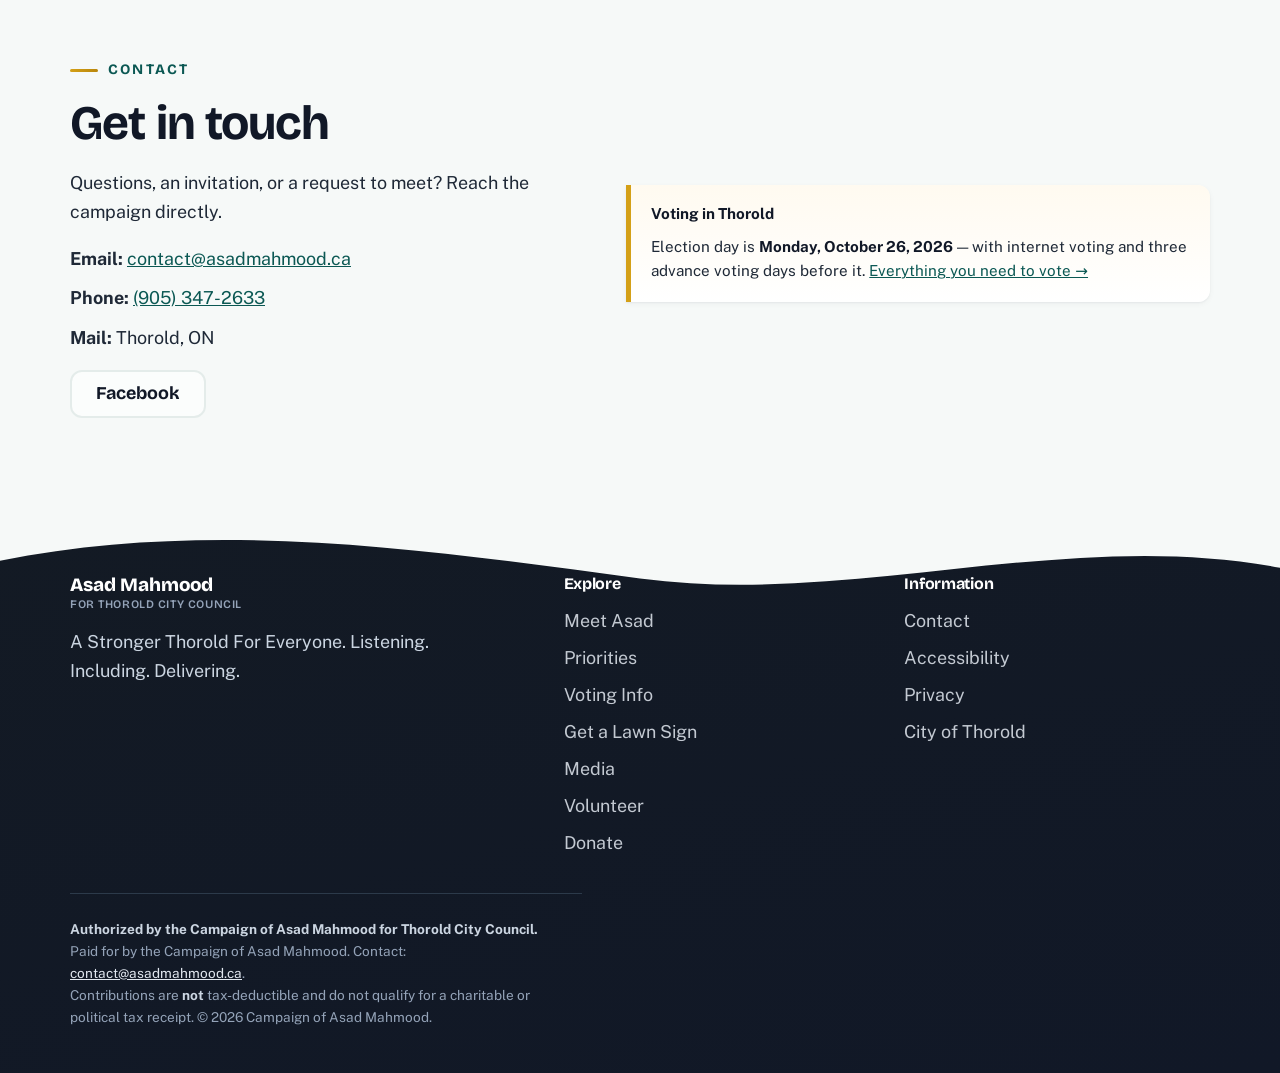
==== commit 19a921d6: "add election info and lawn sign pages" ====
--- a/index.html
+++ b/index.html
@@ -59,8 +59,8 @@
       <strong>🗳️ Vote Monday, October 26, 2026</strong>
       <span class="countdown" id="election-countdown" hidden></span>
       <span>
-        Check your voter registration with the City of Thorold.
-        <a href="https://www.thorold.ca/en/city-hall/municipal-elections.aspx" target="_blank" rel="noopener">Voter information →</a>
+        Advance voting, internet voting, and how to get on the voters' list.
+        <a href="election.html">Voting information →</a>
       </span>
     </div>
   </div>
@@ -243,7 +243,7 @@
           <p>Share a concern, a suggestion, or something you would like to see change in your neighbourhood.</p>
         </div>
 
-        <form class="form form-card reveal" action="https://formsubmit.co/contact@mosqueaisha.ca" method="POST">
+        <form class="form form-card reveal" action="https://formsubmit.co/contact@asadmahmood.ca" method="POST">
           <input type="hidden" name="_subject" value="Community Voices Submission">
           <input type="hidden" name="_captcha" value="false">
           <input type="hidden" name="_template" value="table">
@@ -272,7 +272,7 @@
 
     <section class="section" id="volunteer">
       <div class="wrap split">
-        <form class="form form-card reveal" action="https://formsubmit.co/contact@mosqueaisha.ca" method="POST">
+        <form class="form form-card reveal" action="https://formsubmit.co/contact@asadmahmood.ca" method="POST">
           <input type="hidden" name="_subject" value="Volunteer Signup">
           <input type="hidden" name="_captcha" value="false">
           <input type="hidden" name="_template" value="table">
@@ -317,6 +317,7 @@
           <p class="eyebrow">Volunteer</p>
           <h2>Campaigns are won by neighbours, not budgets</h2>
           <p>A few hours makes a real difference. Knock on a few doors, drop off a sign, or help spread the word on your street.</p>
+          <p><a class="btn btn--ghost" href="signs.html">Or just request a lawn sign →</a></p>
         </div>
       </div>
     </section>
@@ -341,7 +342,7 @@
 
         <div class="notice reveal">
           <strong>Voting in Thorold</strong>
-          <p style="margin:.5rem 0 0">Election day is <strong>Monday, October 26, 2026</strong>. Confirm voting details through the City of Thorold elections office.</p>
+          <p style="margin:.5rem 0 0">Election day is <strong>Monday, October 26, 2026</strong> — with internet voting and three advance voting days before it. <a href="election.html">Everything you need to vote →</a></p>
         </div>
       </div>
     </section>
@@ -368,7 +369,8 @@
           <ul>
             <li><a href="#meet">Meet Asad</a></li>
             <li><a href="#priorities">Priorities</a></li>
-            <li><a href="#inclusion">Inclusion</a></li>
+            <li><a href="election.html">Voting Info</a></li>
+            <li><a href="signs.html">Get a Lawn Sign</a></li>
             <li><a href="media.html">Media</a></li>
             <li><a href="#volunteer">Volunteer</a></li>
             <li><a href="donate.html">Donate</a></li>
@@ -396,6 +398,6 @@
     </div>
   </footer>
 
-  <script src="js/main.js"></script>
+  <script src="js/main.js?v=2"></script>
 </body>
 </html>
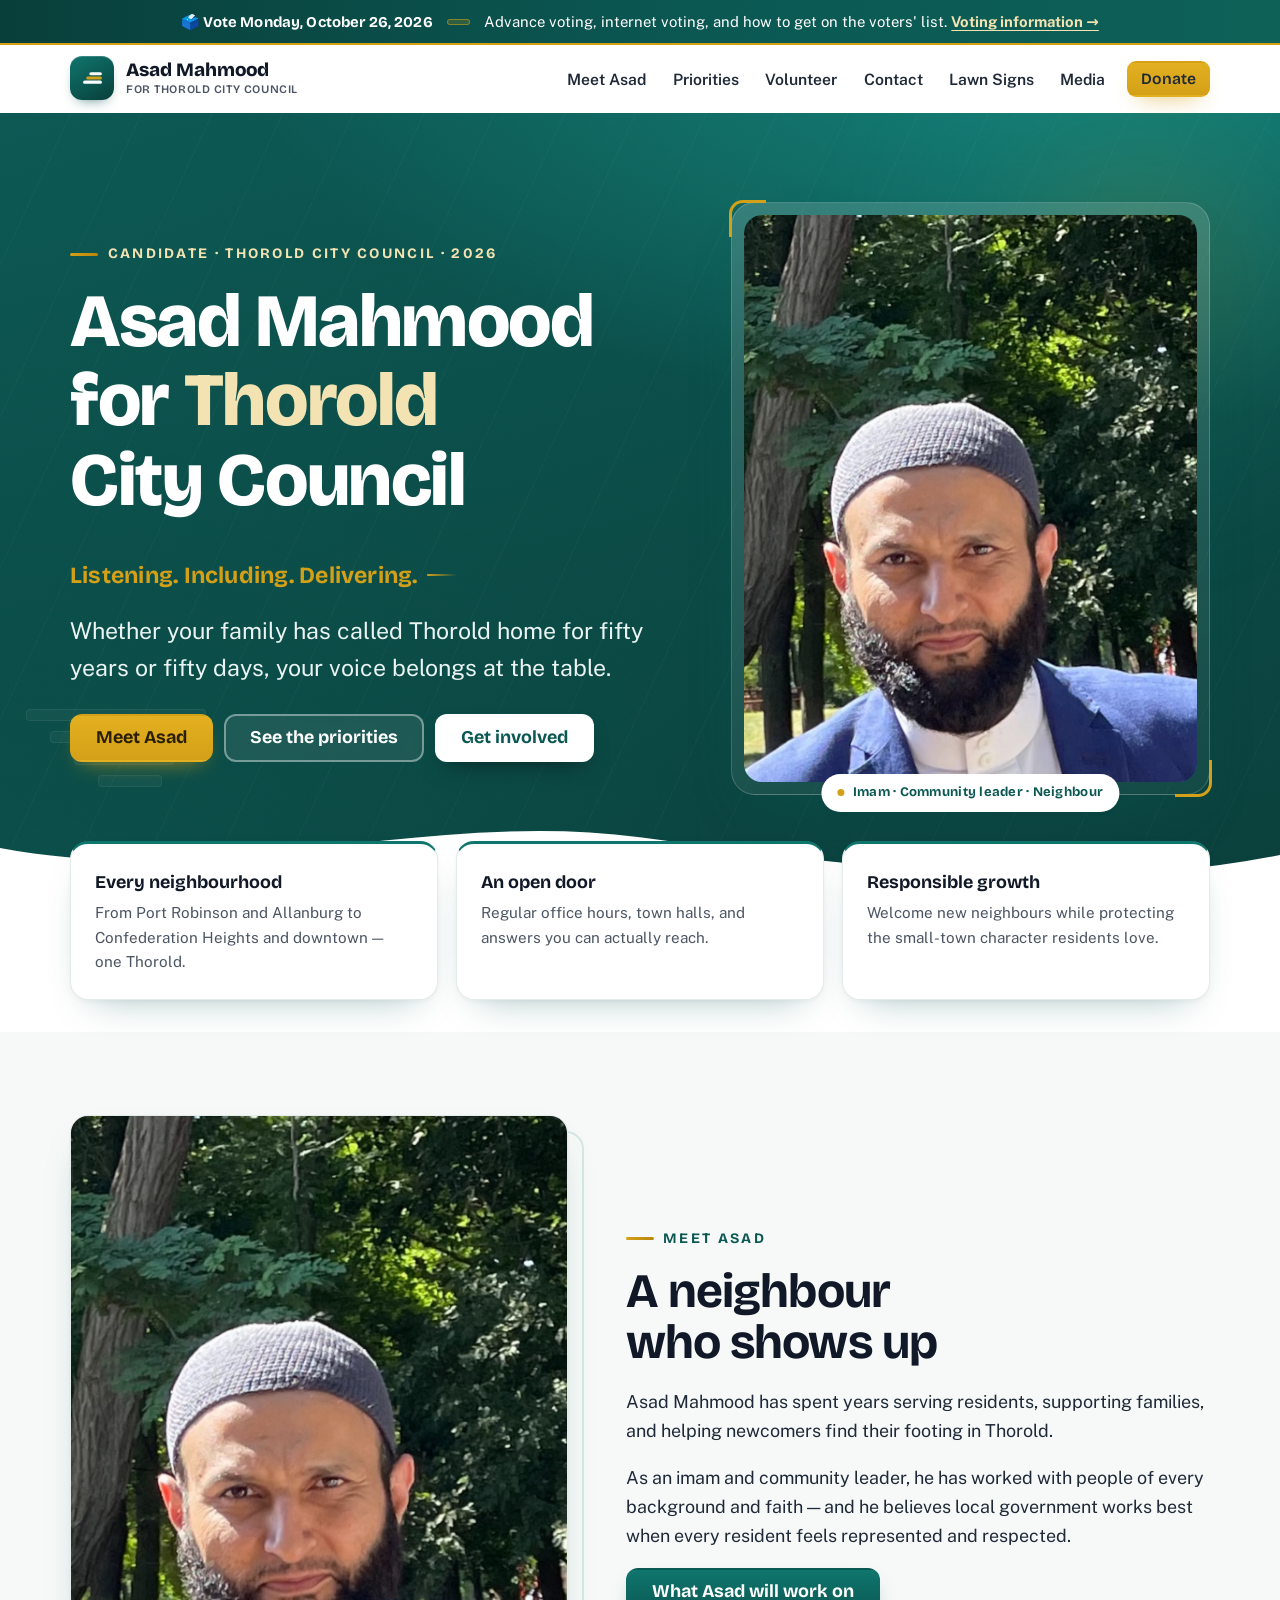
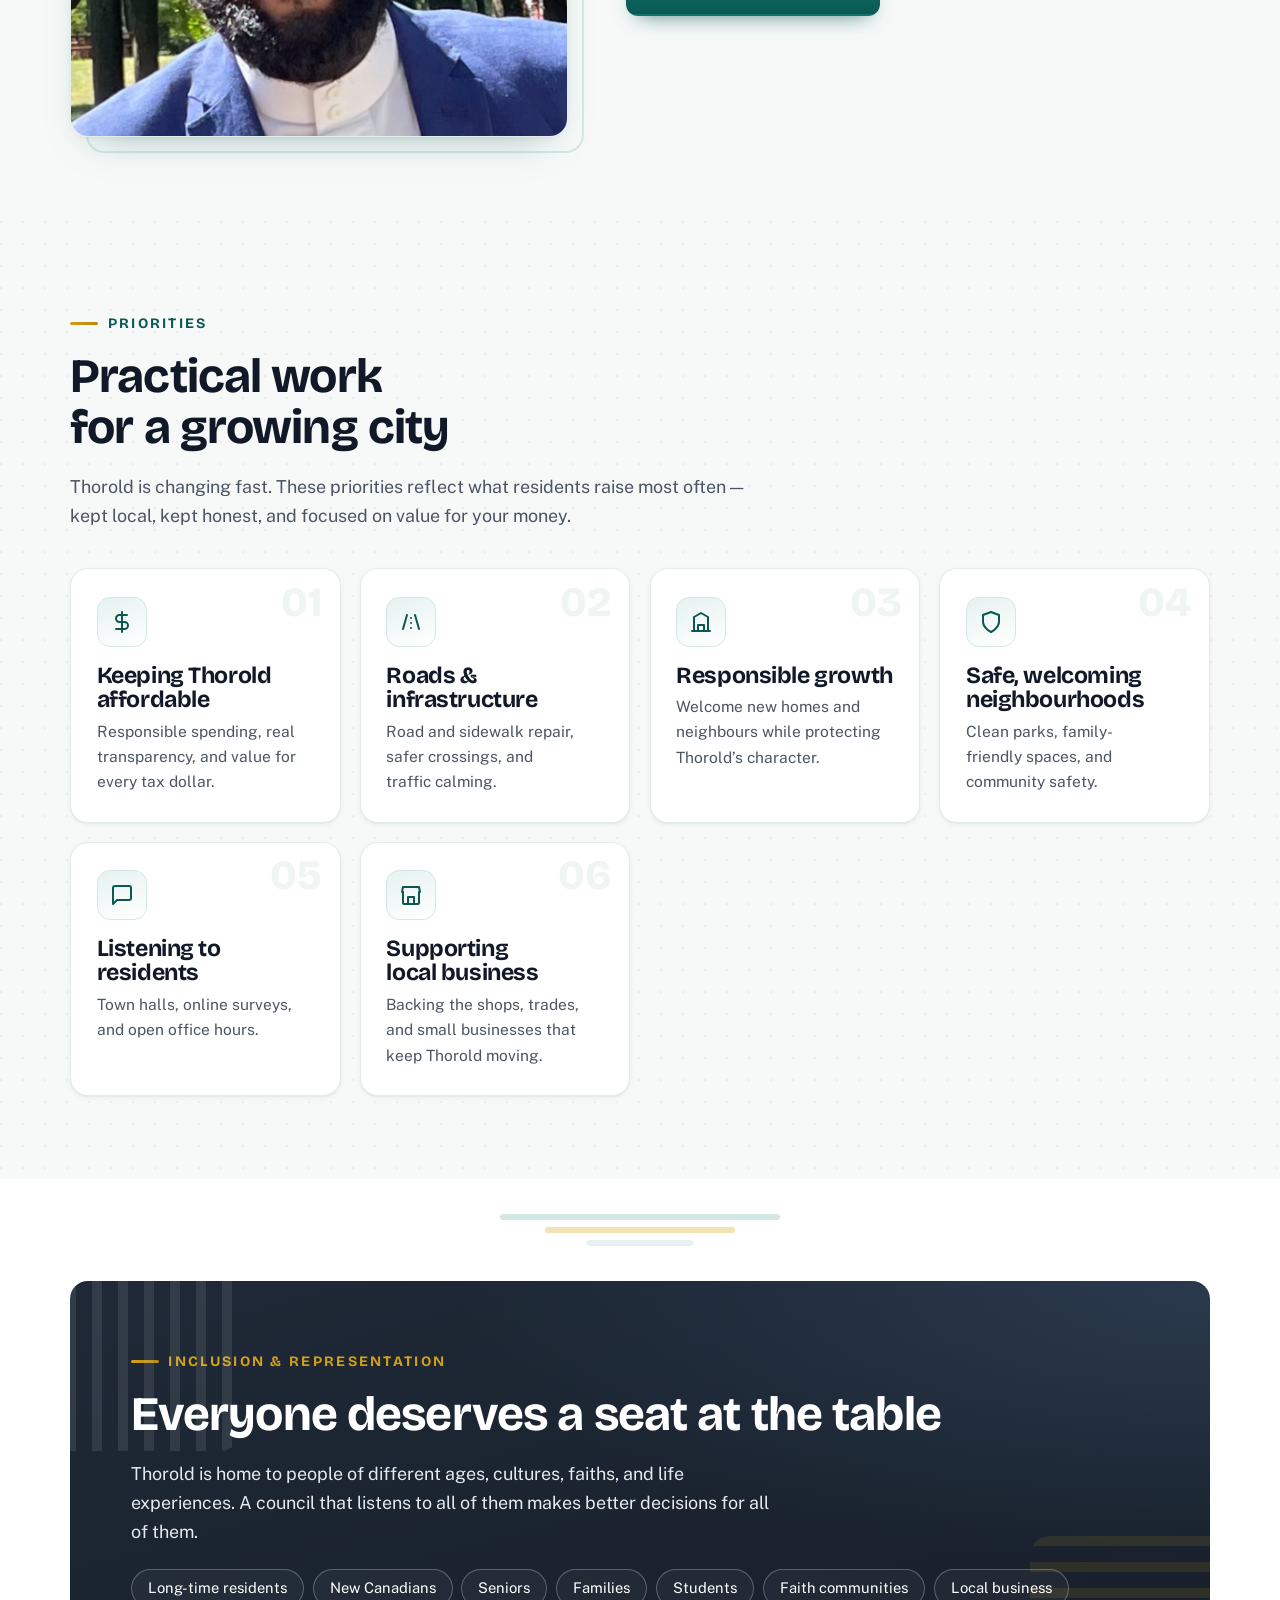
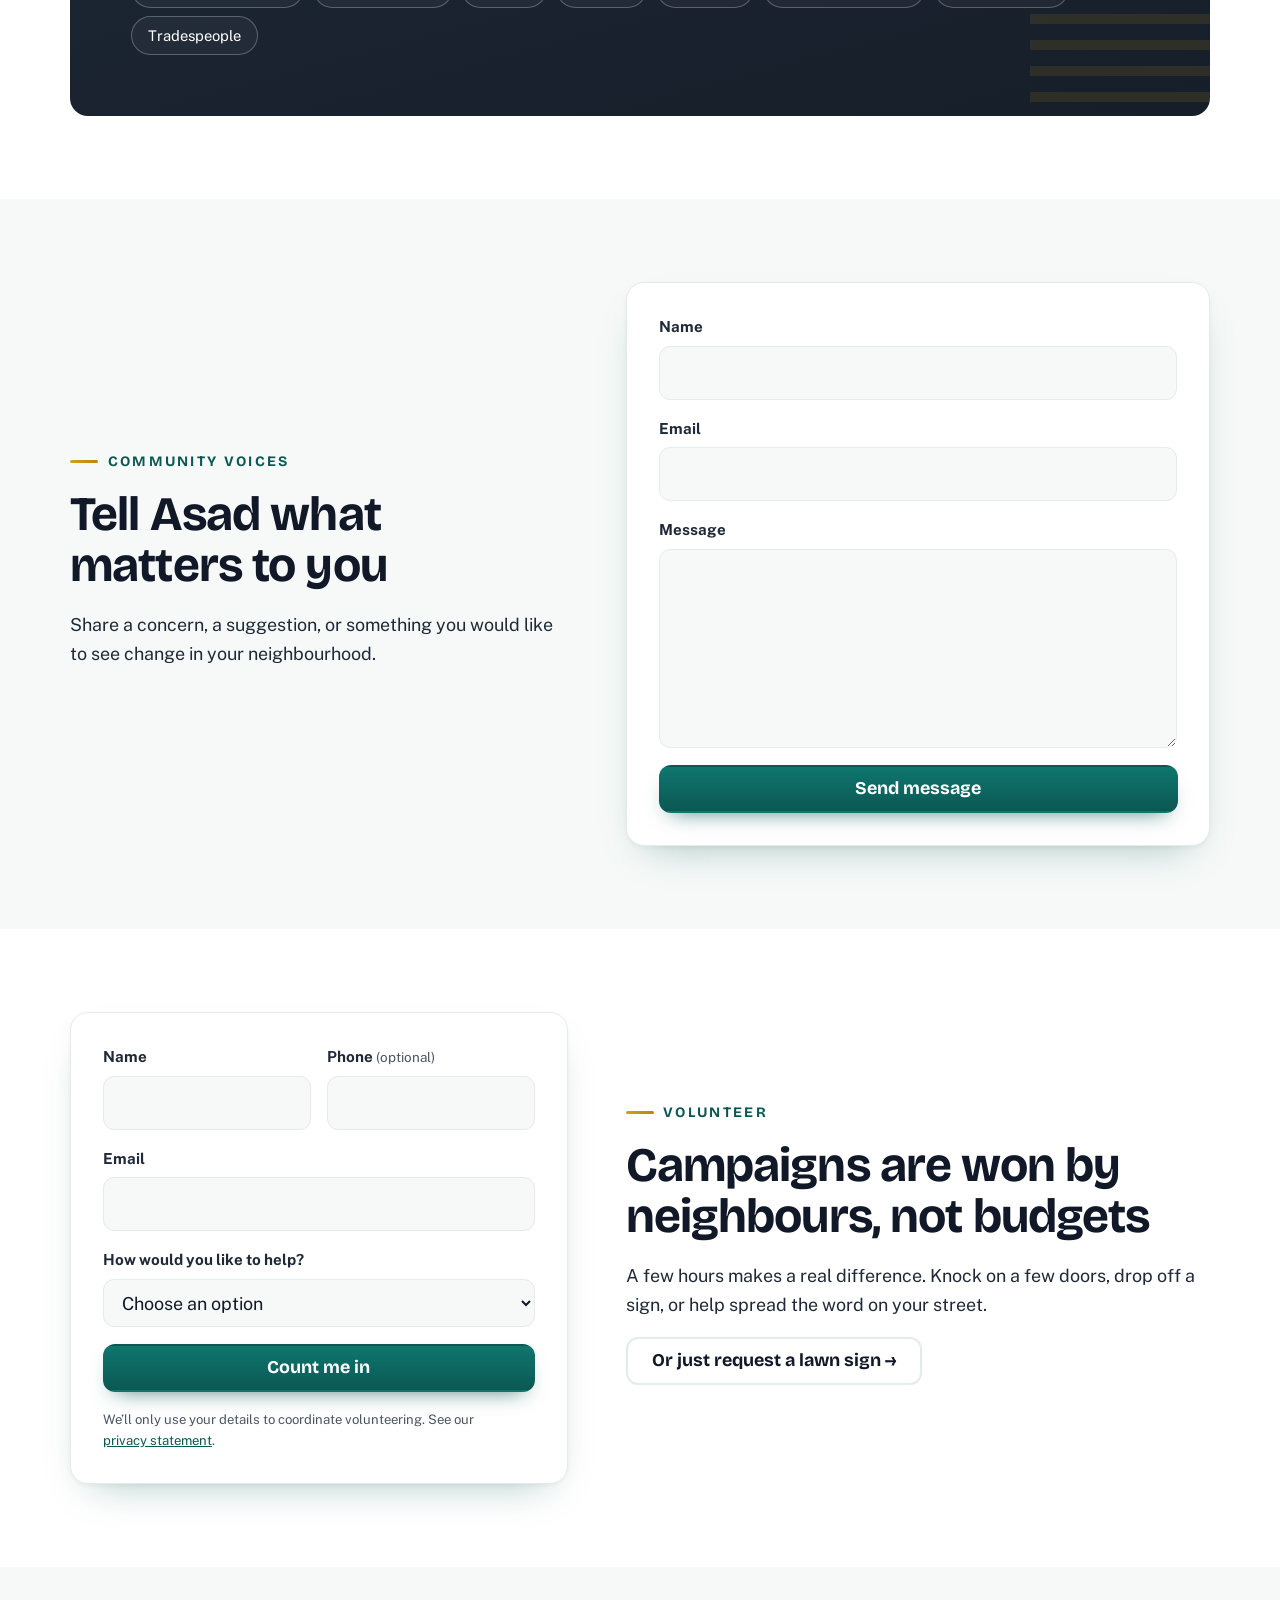
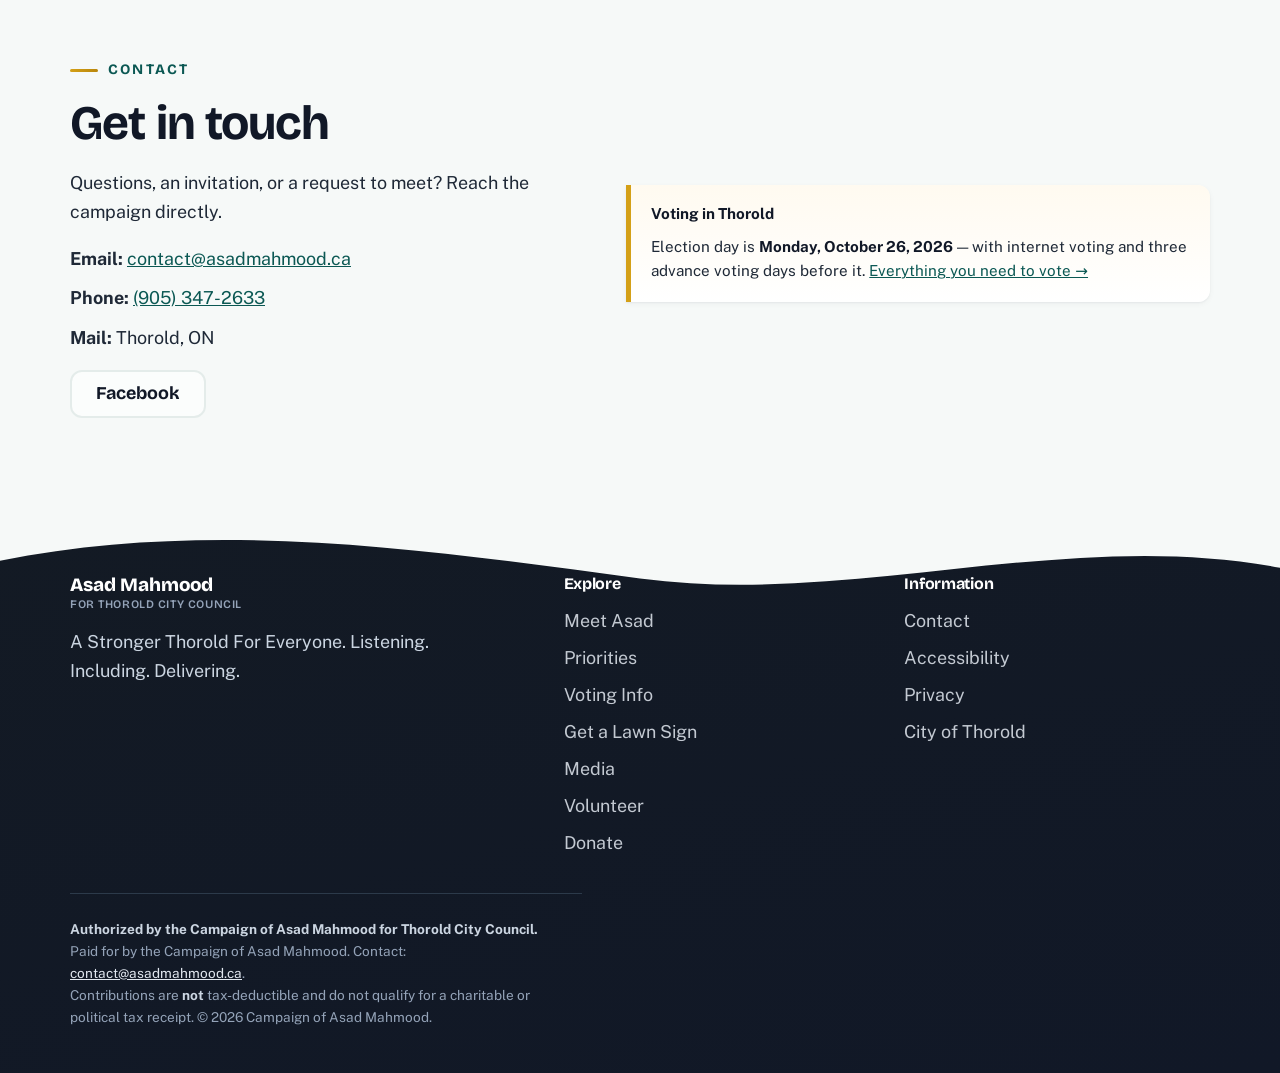
==== commit 2351a114: "add Lawn Signs to navigation" ====
--- a/index.html
+++ b/index.html
@@ -85,10 +85,9 @@
       <ul class="nav__links" id="primary-nav">
         <li><a href="#meet">Meet Asad</a></li>
         <li><a href="#priorities">Priorities</a></li>
-        <li><a href="#inclusion">Inclusion</a></li>
-        <li><a href="#voices">Community Voices</a></li>
         <li><a href="#volunteer">Volunteer</a></li>
-        <li><a href="#contact">Contact</a></li>
+        <li><a href="#voices">Contact</a></li>
+        <li><a href="signs.html">Lawn Signs</a></li>
         <li><a href="media.html">Media</a></li>
         <li class="nav__cta"><a class="btn btn--gold" href="donate.html">Donate</a></li>
       </ul>
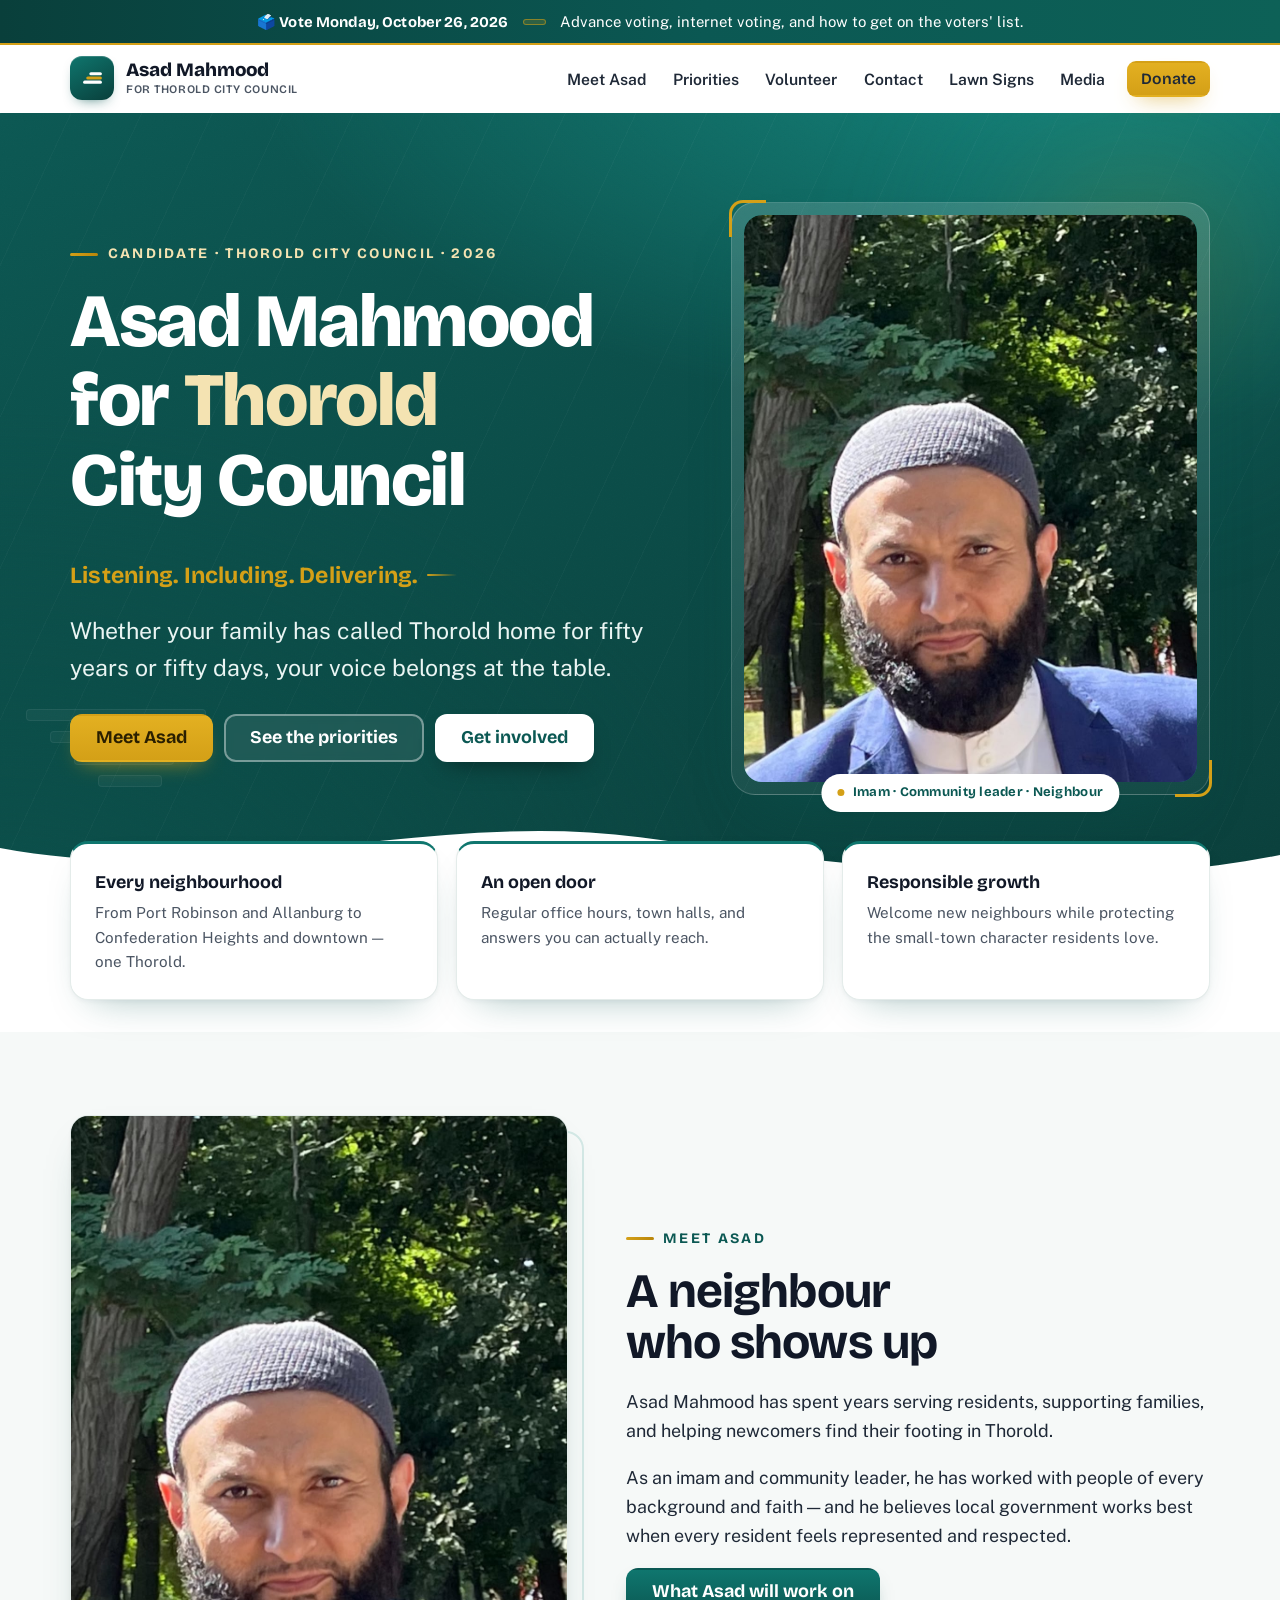
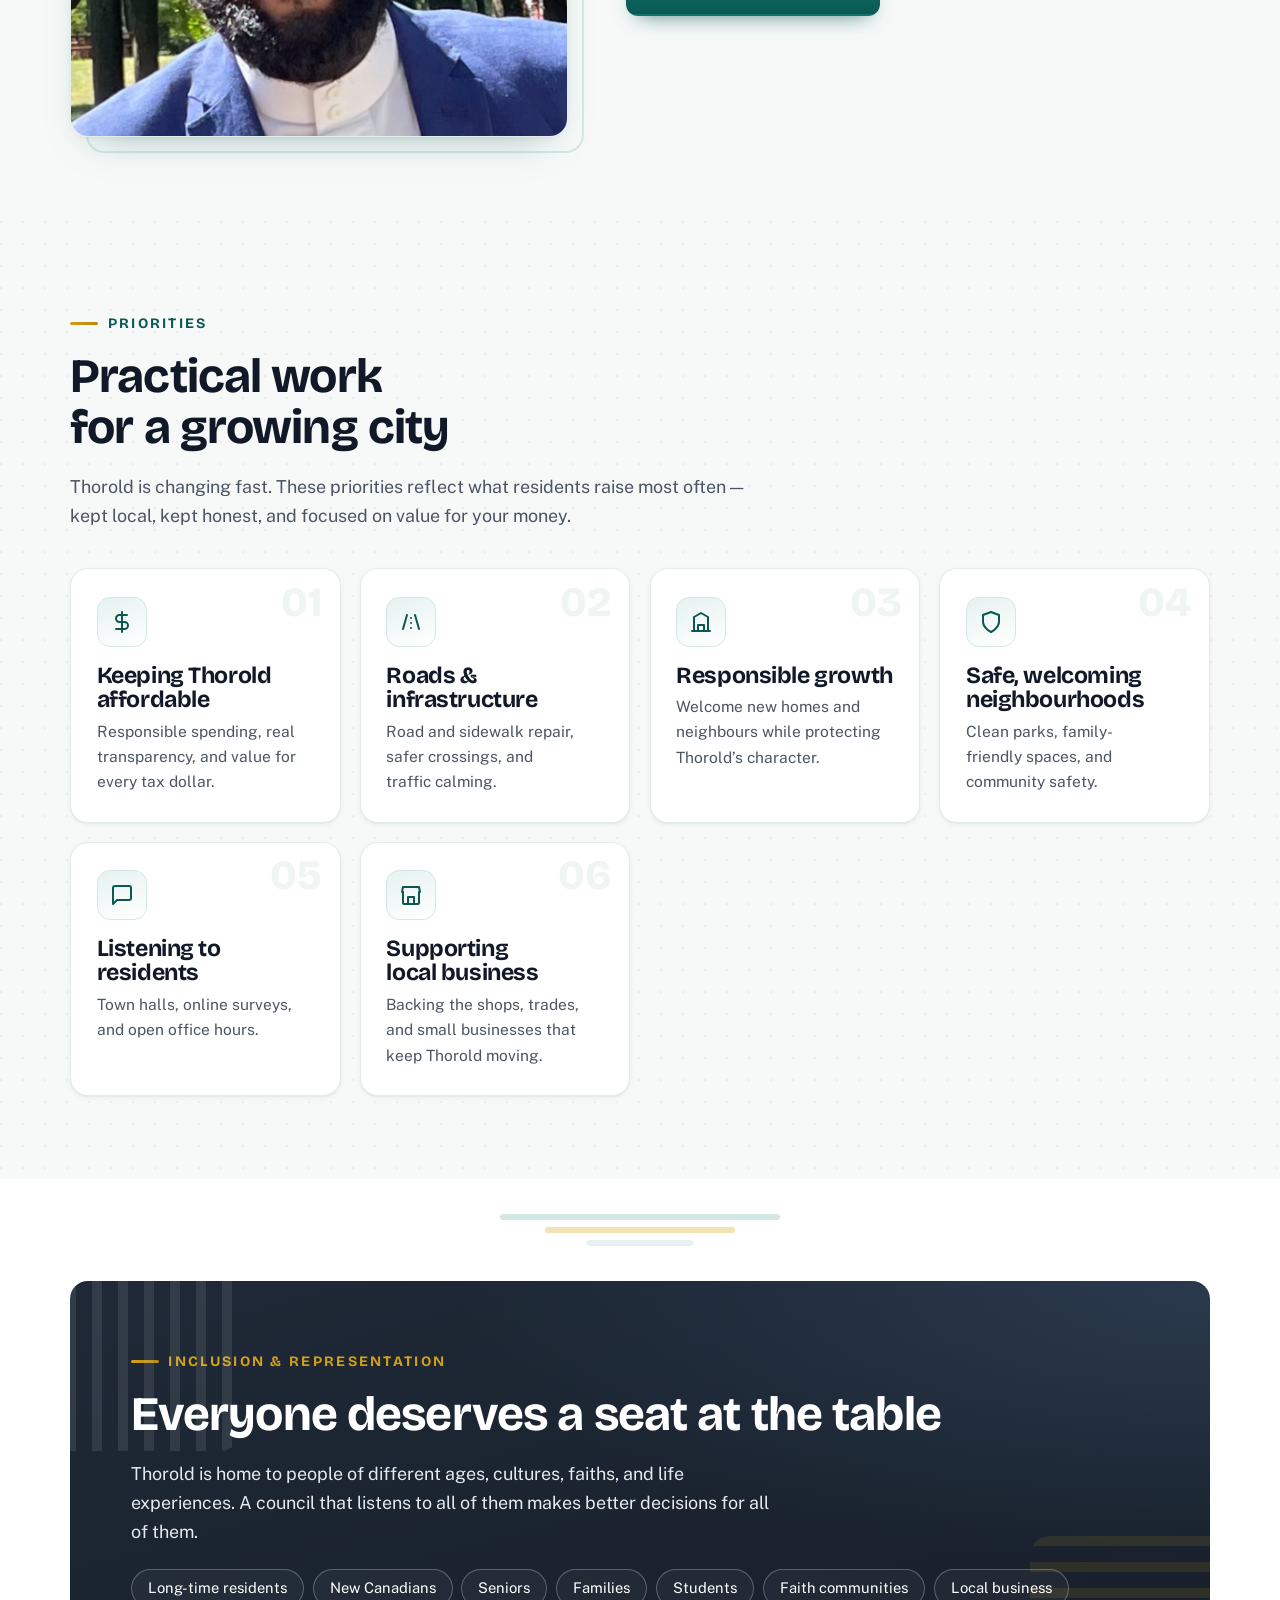
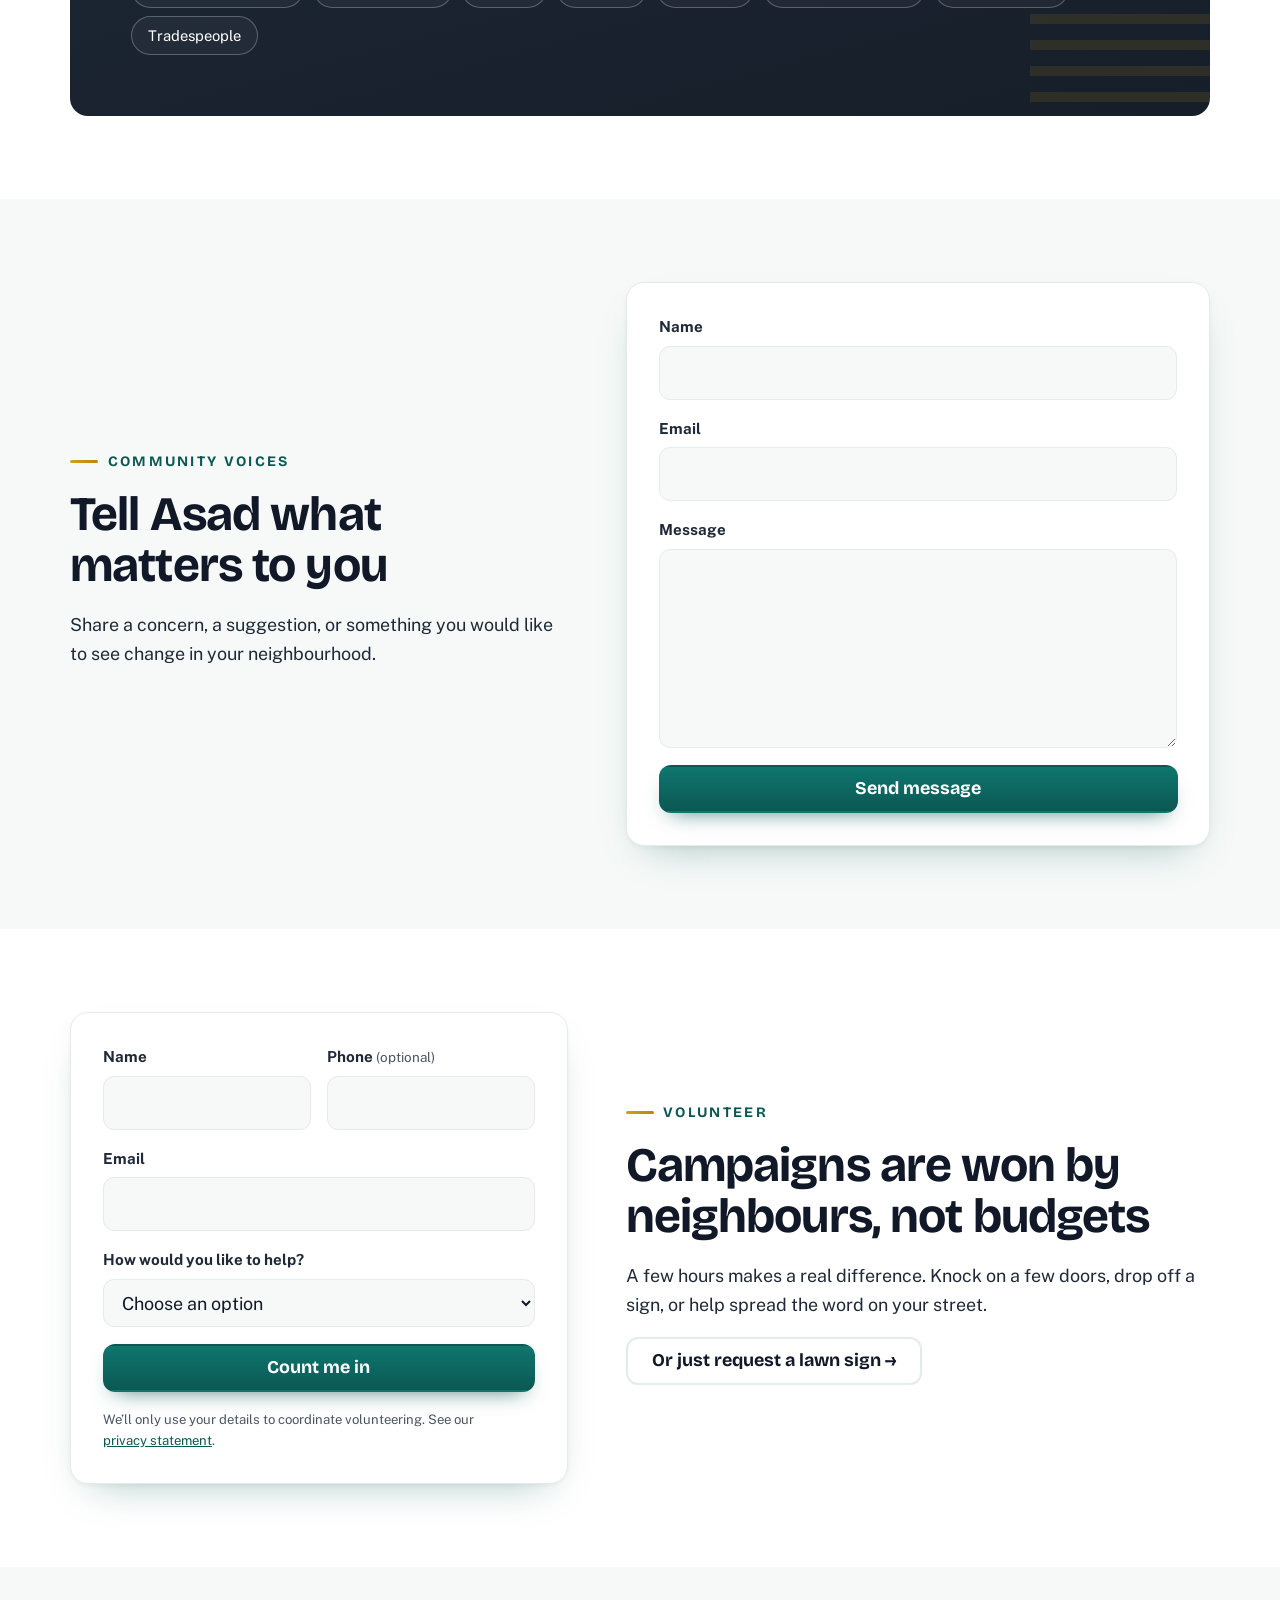
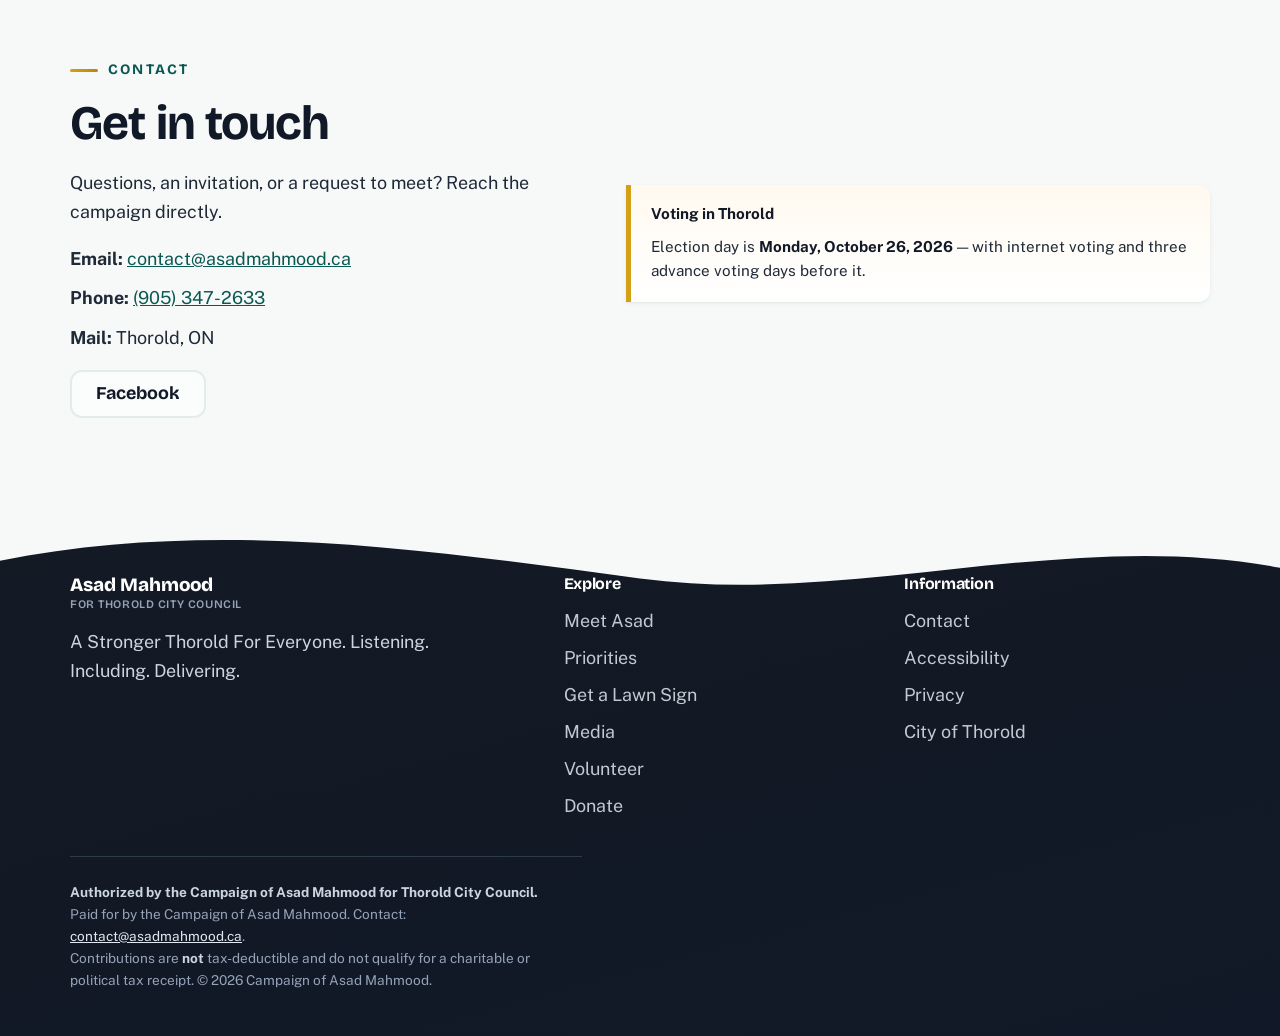
==== commit cce9b279: "fix live donation form, remove diagnostic leak, clean up dead links donate.html's entire live form w" ====
--- a/index.html
+++ b/index.html
@@ -60,7 +60,6 @@
       <span class="countdown" id="election-countdown" hidden></span>
       <span>
         Advance voting, internet voting, and how to get on the voters' list.
-        <a href="election.html">Voting information →</a>
       </span>
     </div>
   </div>
@@ -242,7 +241,7 @@
           <p>Share a concern, a suggestion, or something you would like to see change in your neighbourhood.</p>
         </div>
 
-        <form class="form form-card reveal" action="https://formsubmit.co/contact@asadmahmood.ca" method="POST">
+        <form class="form form-card reveal" action="https://formsubmit.co/bac79ea26482ec7a575e814f5ad3d939" method="POST">
           <input type="hidden" name="_subject" value="Community Voices Submission">
           <input type="hidden" name="_captcha" value="false">
           <input type="hidden" name="_template" value="table">
@@ -271,7 +270,7 @@
 
     <section class="section" id="volunteer">
       <div class="wrap split">
-        <form class="form form-card reveal" action="https://formsubmit.co/contact@asadmahmood.ca" method="POST">
+        <form class="form form-card reveal" action="https://formsubmit.co/bac79ea26482ec7a575e814f5ad3d939" method="POST">
           <input type="hidden" name="_subject" value="Volunteer Signup">
           <input type="hidden" name="_captcha" value="false">
           <input type="hidden" name="_template" value="table">
@@ -341,7 +340,7 @@
 
         <div class="notice reveal">
           <strong>Voting in Thorold</strong>
-          <p style="margin:.5rem 0 0">Election day is <strong>Monday, October 26, 2026</strong> — with internet voting and three advance voting days before it. <a href="election.html">Everything you need to vote →</a></p>
+          <p style="margin:.5rem 0 0">Election day is <strong>Monday, October 26, 2026</strong> — with internet voting and three advance voting days before it.</p>
         </div>
       </div>
     </section>
@@ -368,7 +367,6 @@
           <ul>
             <li><a href="#meet">Meet Asad</a></li>
             <li><a href="#priorities">Priorities</a></li>
-            <li><a href="election.html">Voting Info</a></li>
             <li><a href="signs.html">Get a Lawn Sign</a></li>
             <li><a href="media.html">Media</a></li>
             <li><a href="#volunteer">Volunteer</a></li>
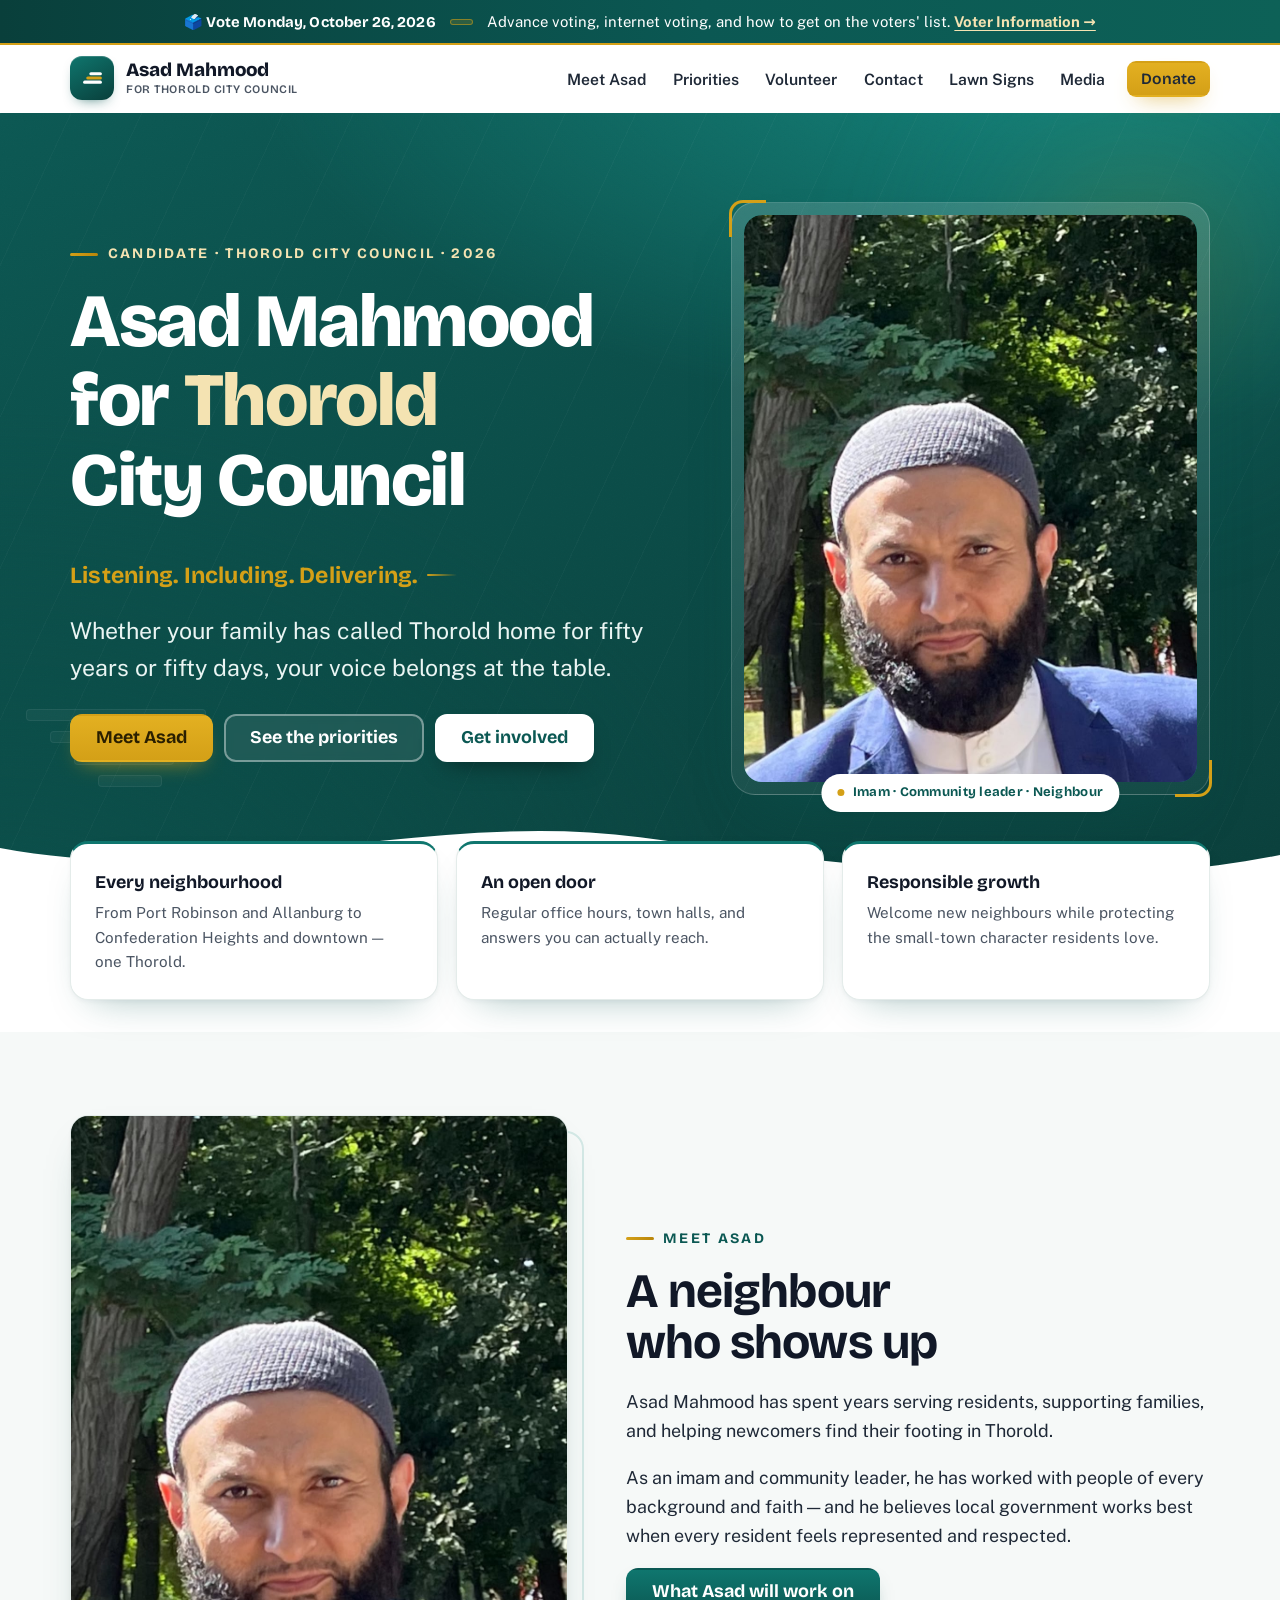
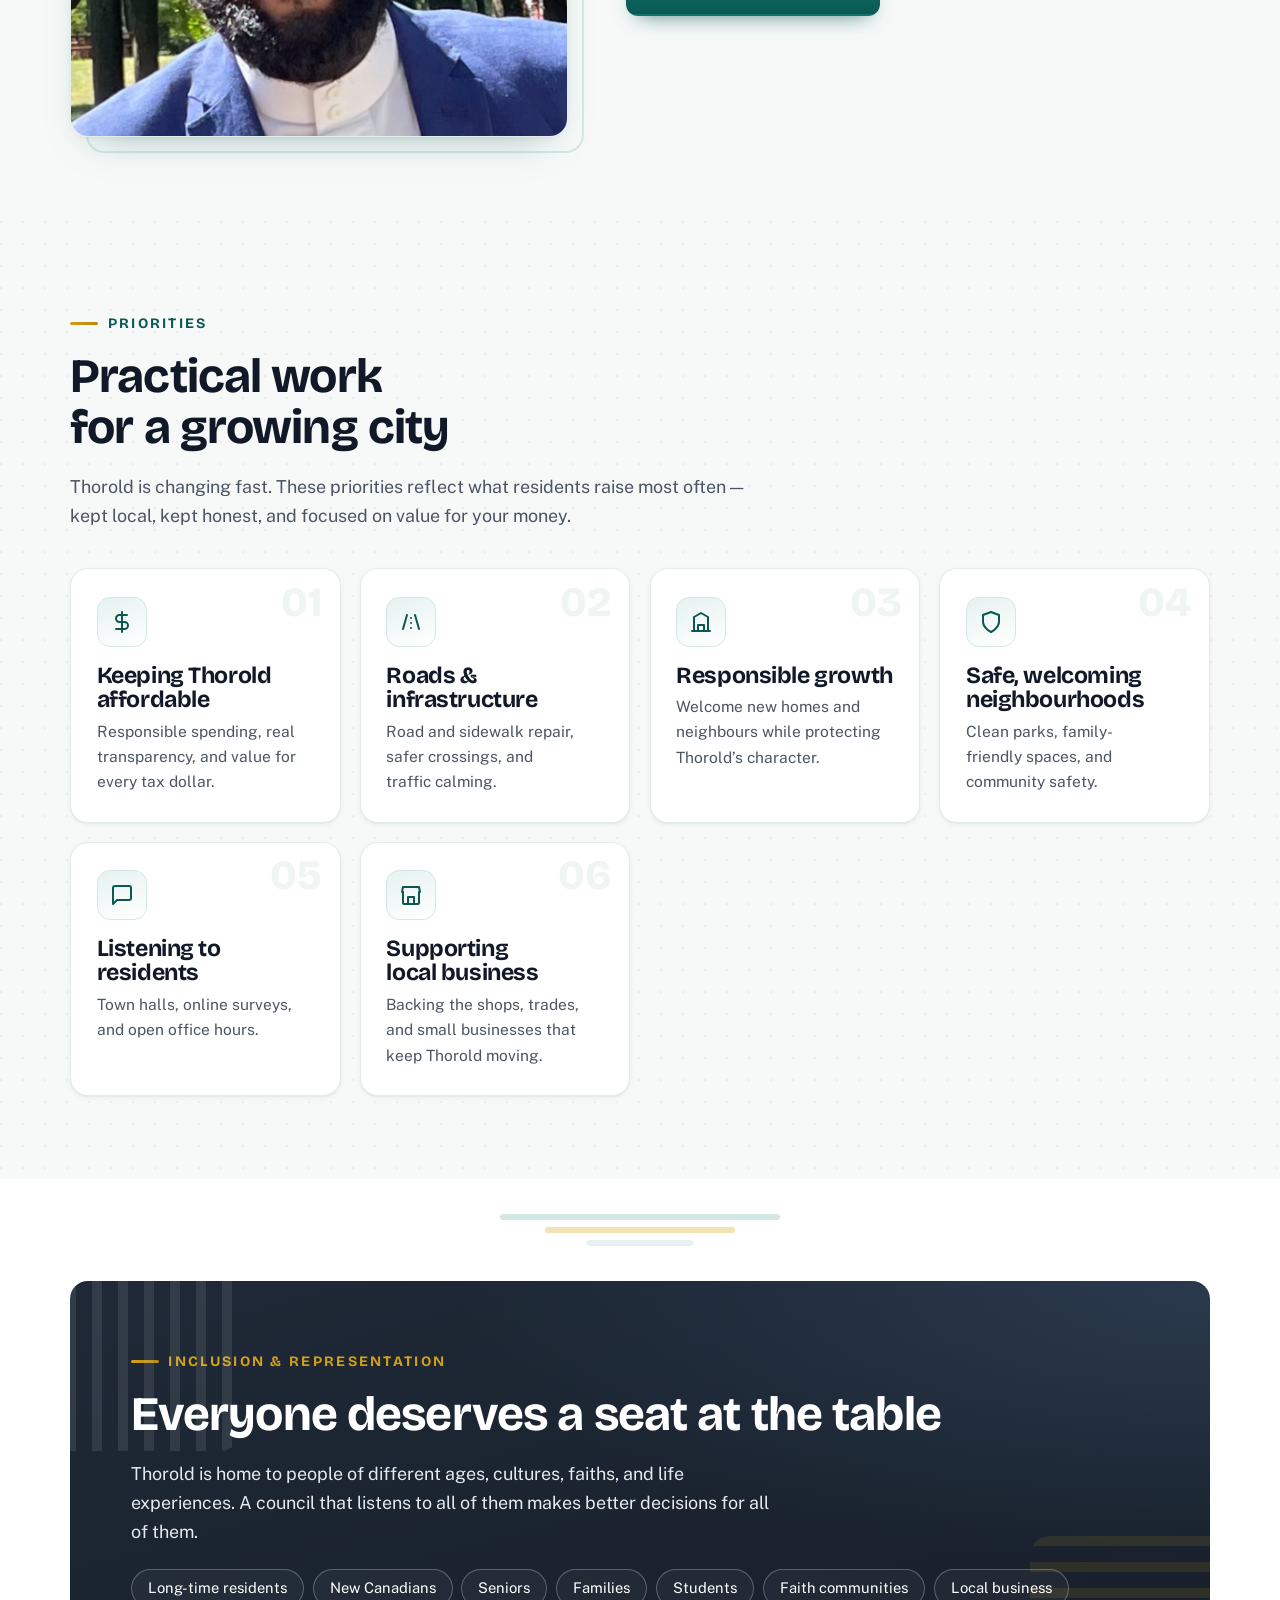
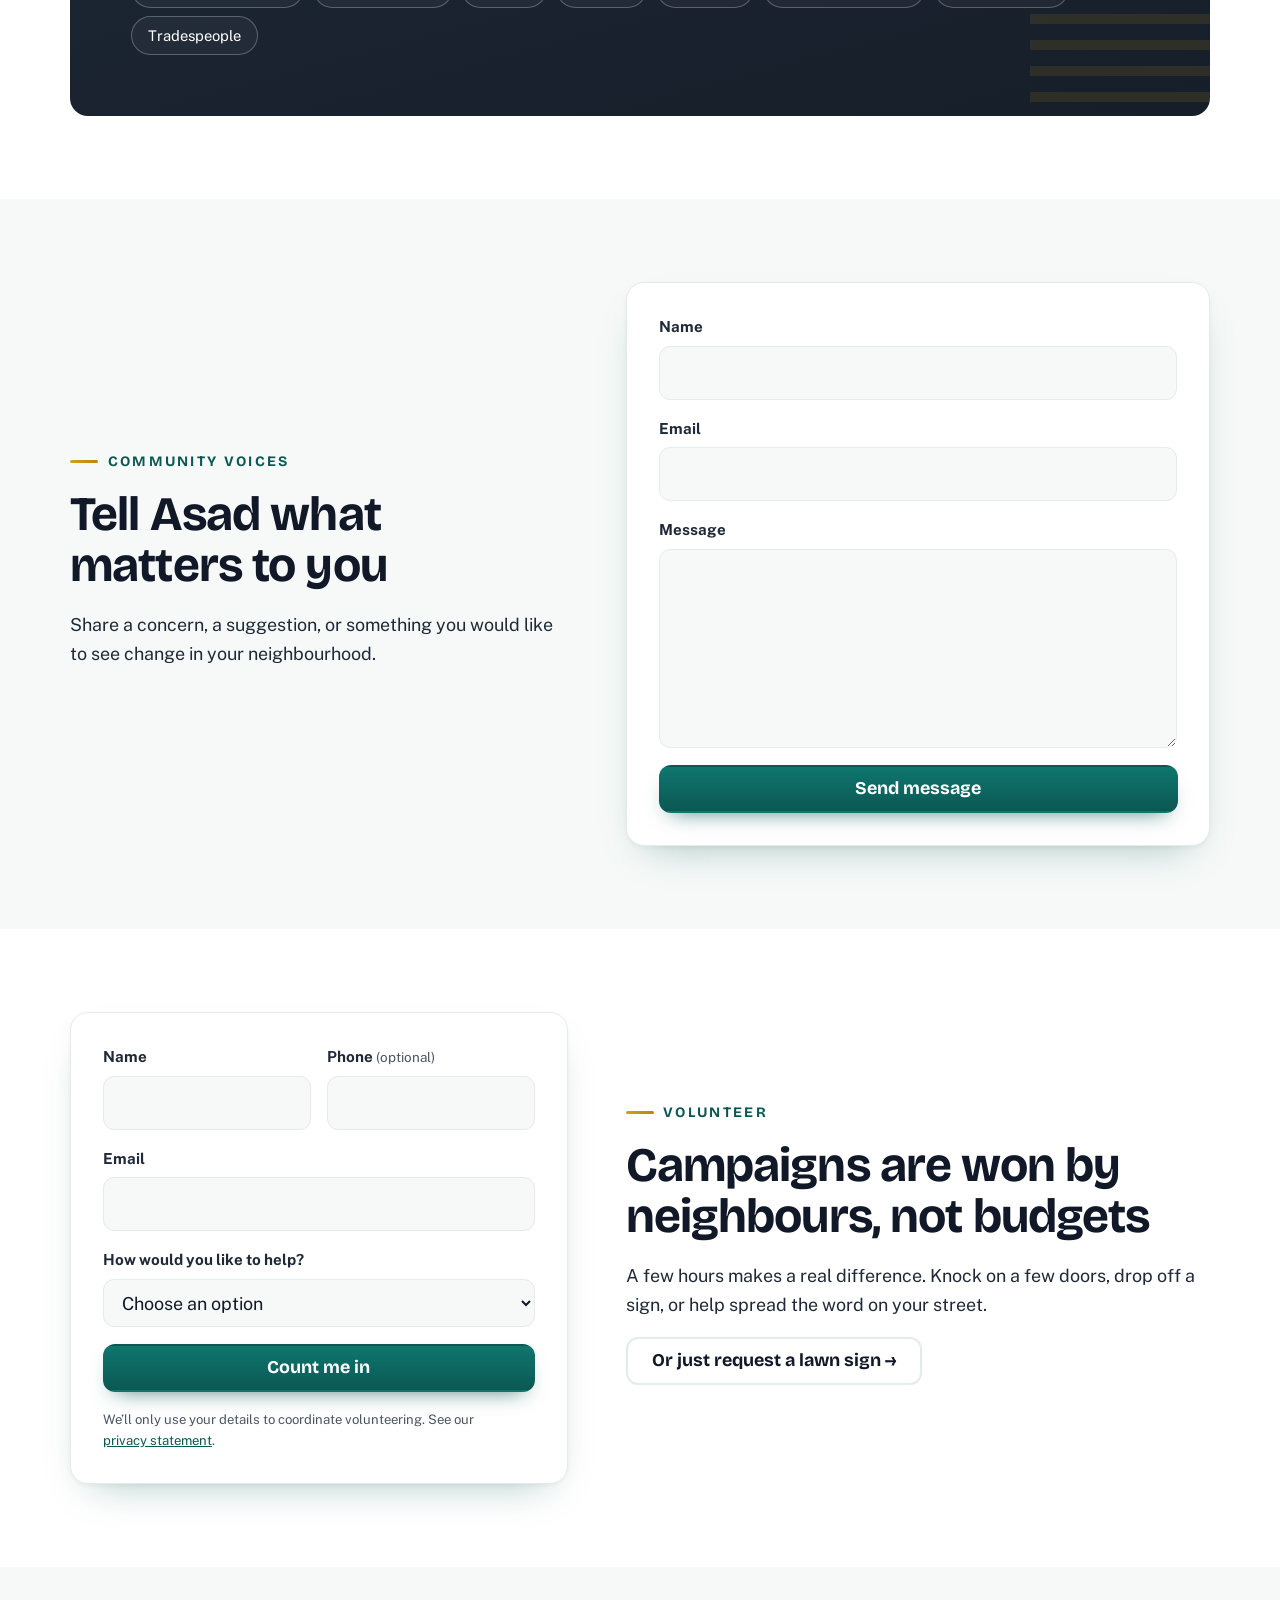
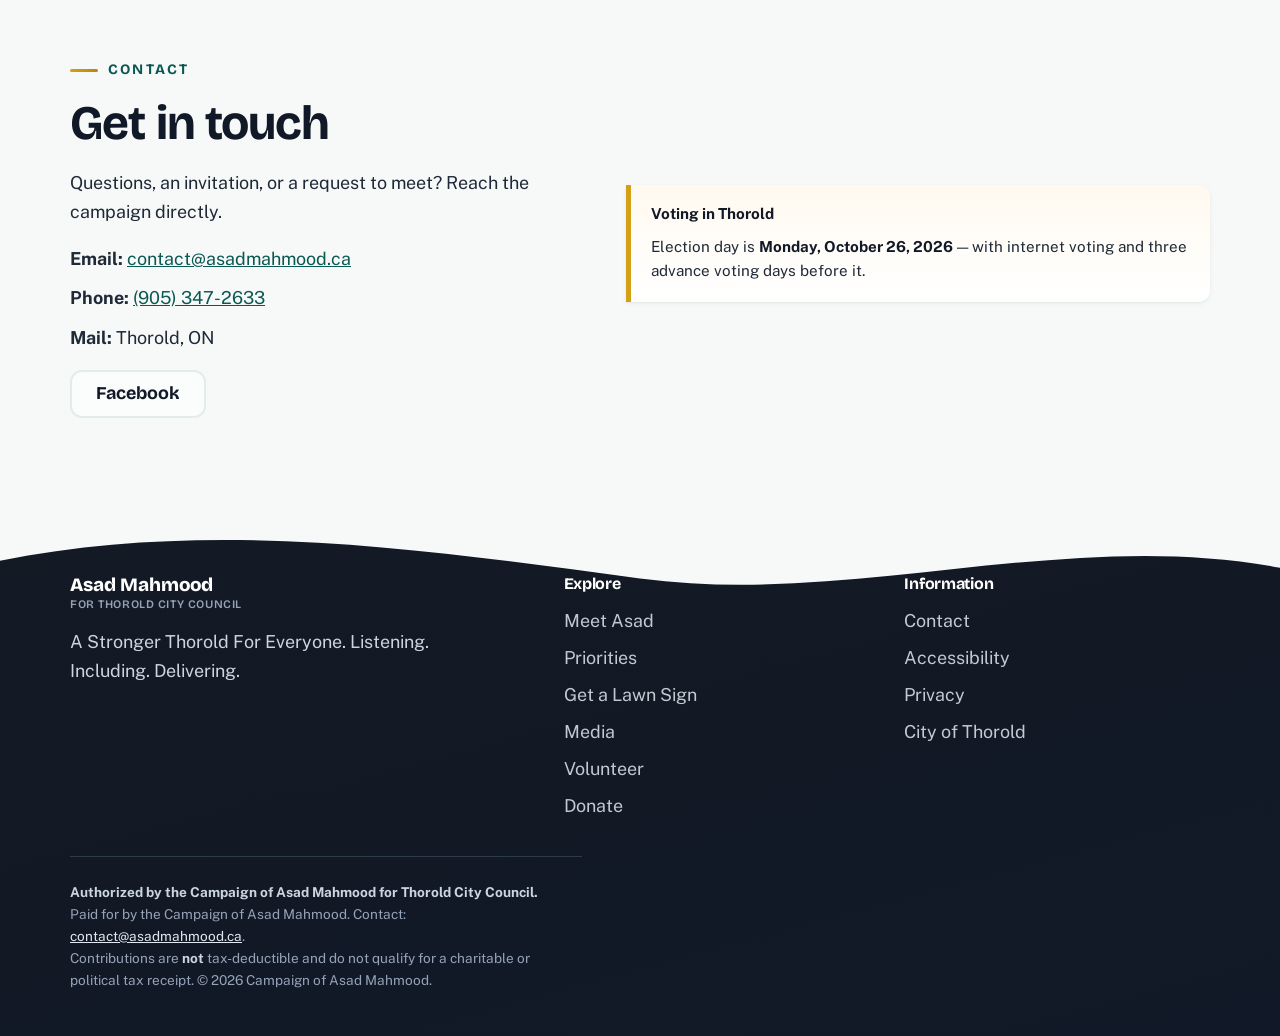
==== commit 483fd5c3: "add City of Thorold Elections Site" ====
--- a/index.html
+++ b/index.html
@@ -60,6 +60,9 @@
       <span class="countdown" id="election-countdown" hidden></span>
       <span>
         Advance voting, internet voting, and how to get on the voters' list.
+        <a href="https://www.thorold.ca/en/city-hall/municipal-elections.aspx" target="_blank" rel="noopener">
+          Voter Information →
+        </a>
       </span>
     </div>
   </div>
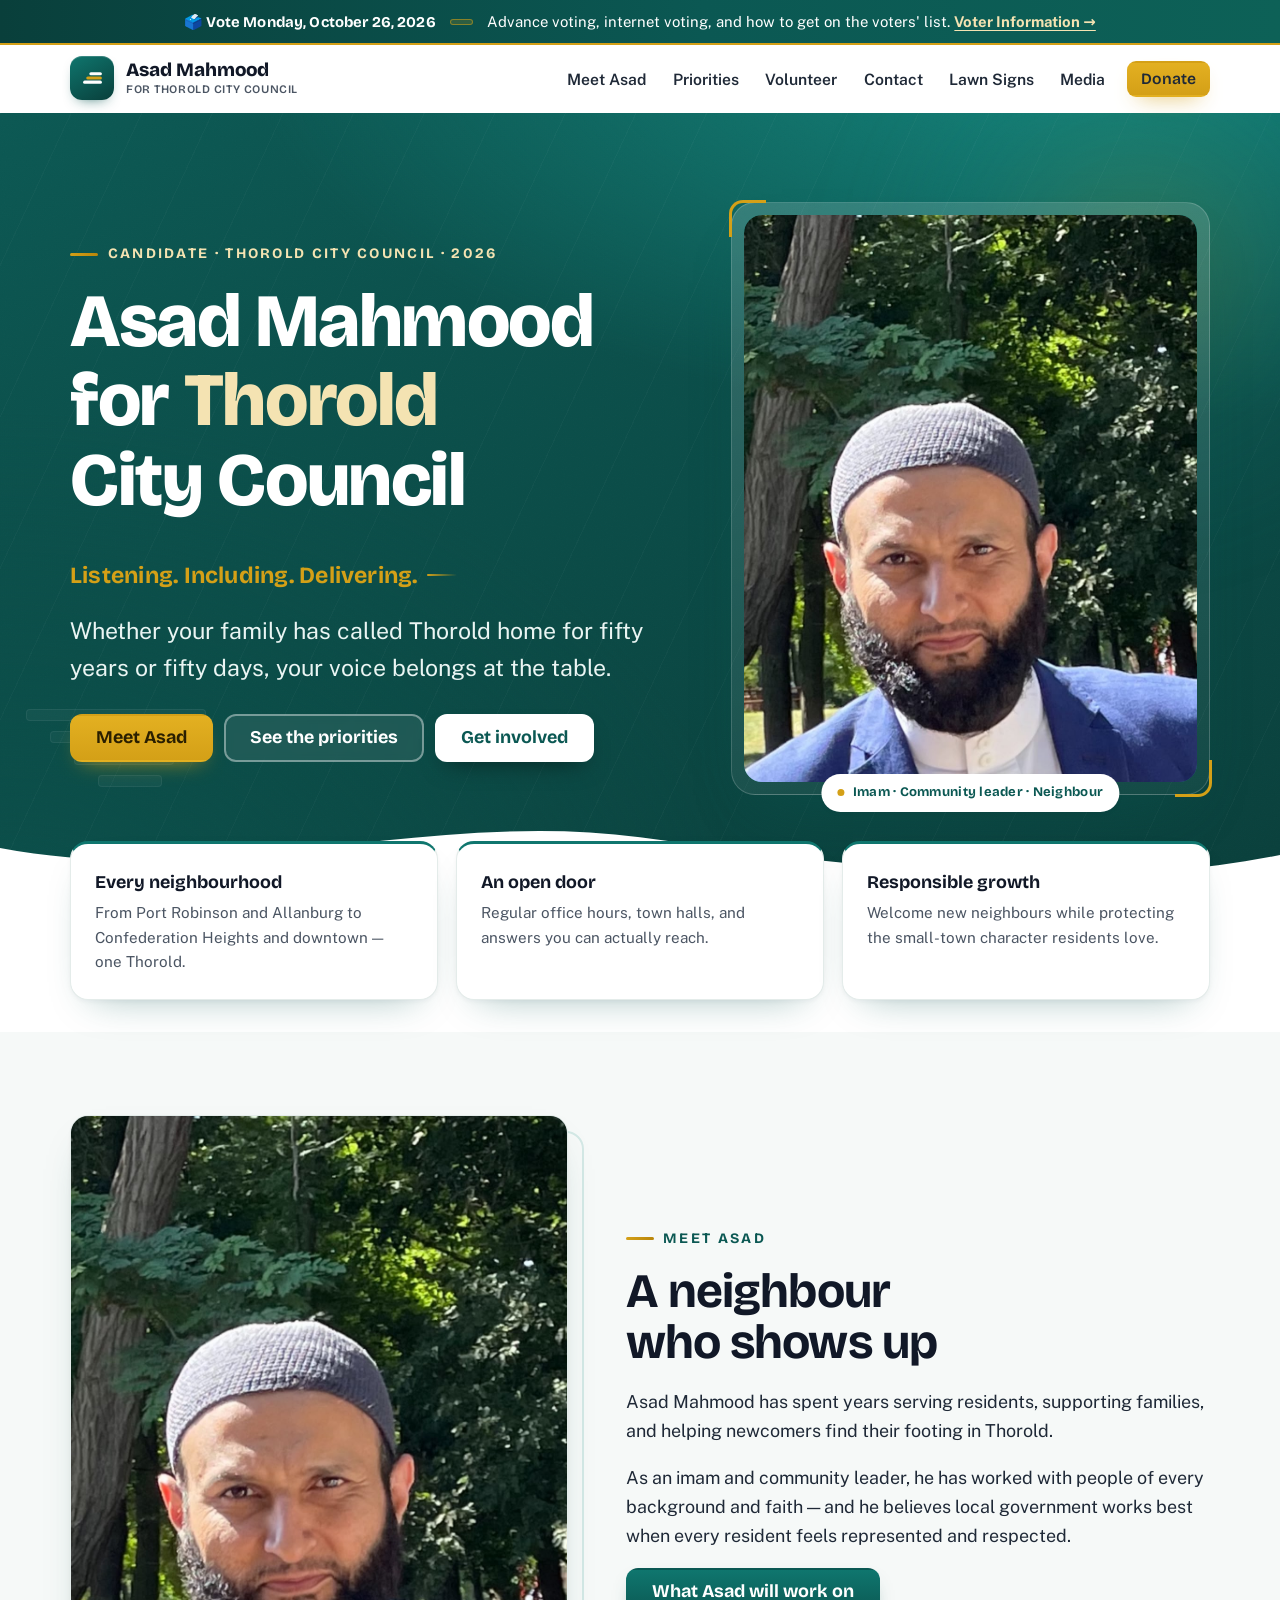
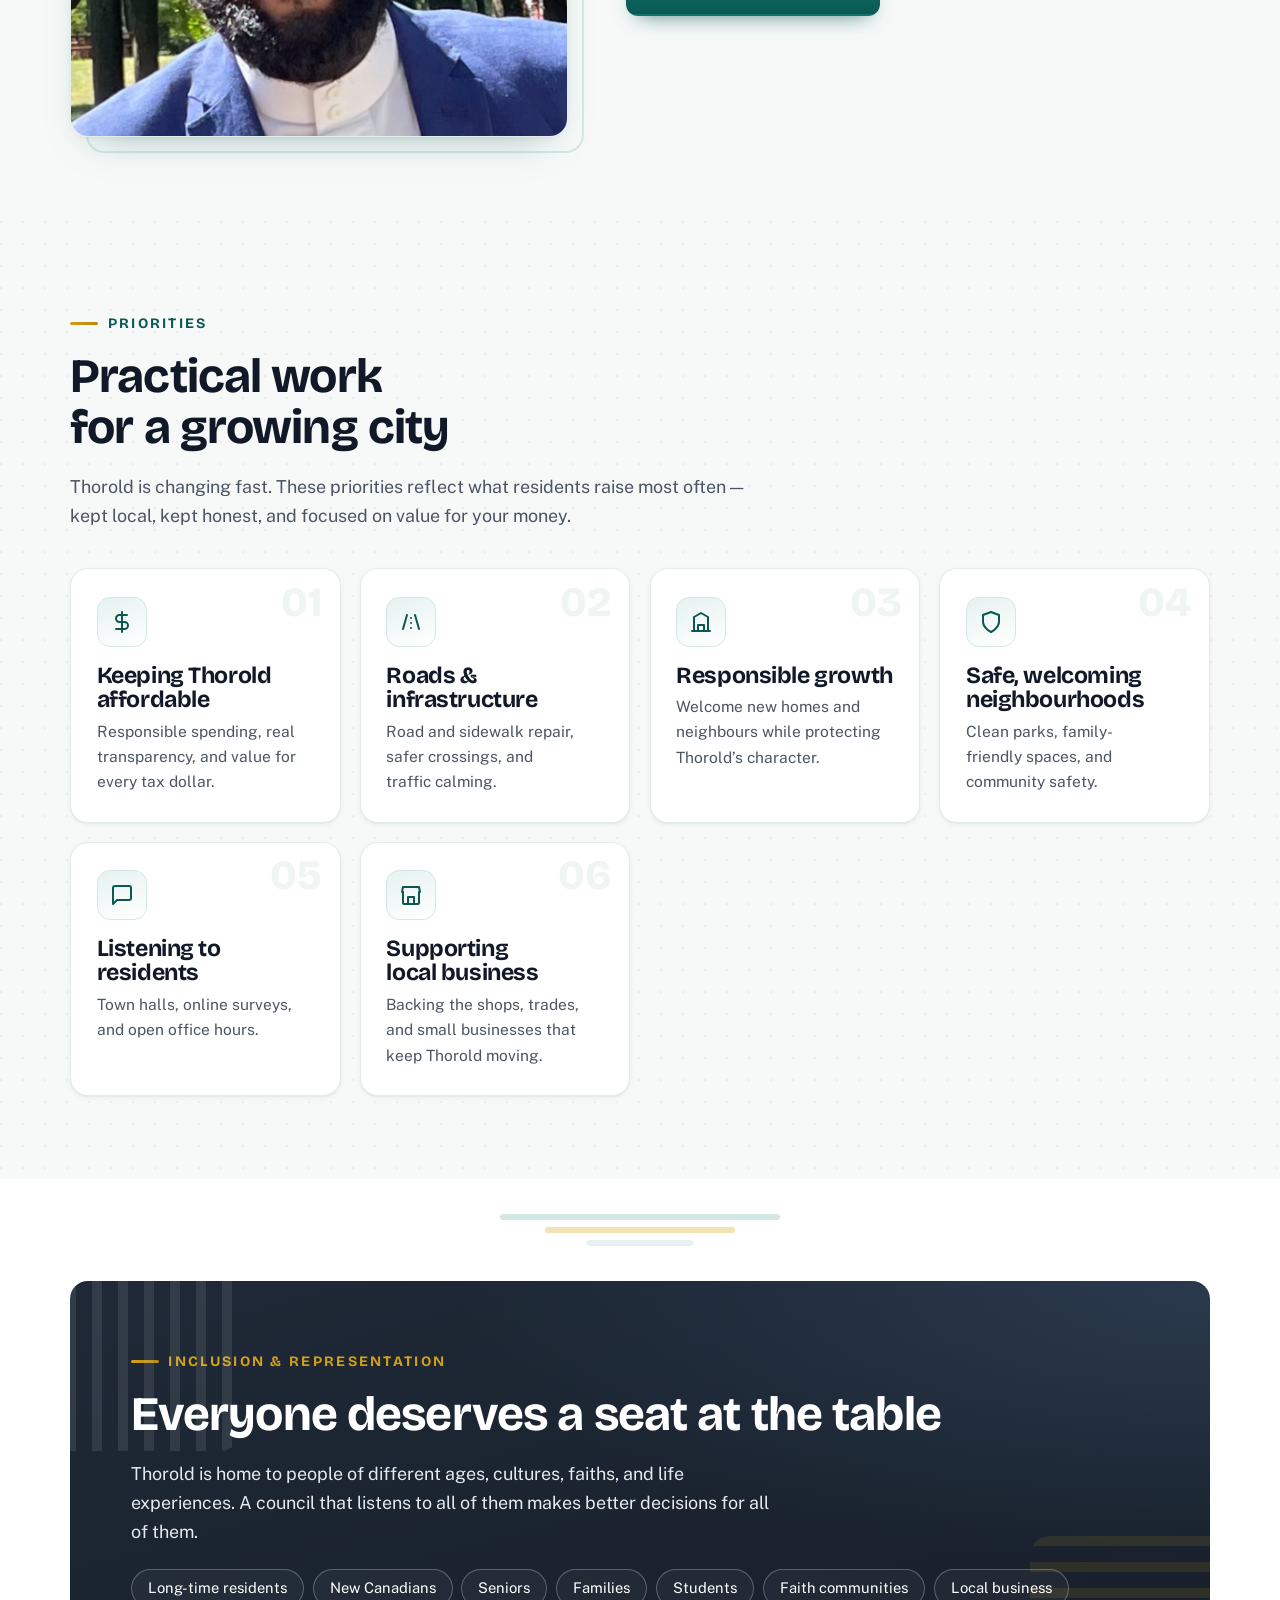
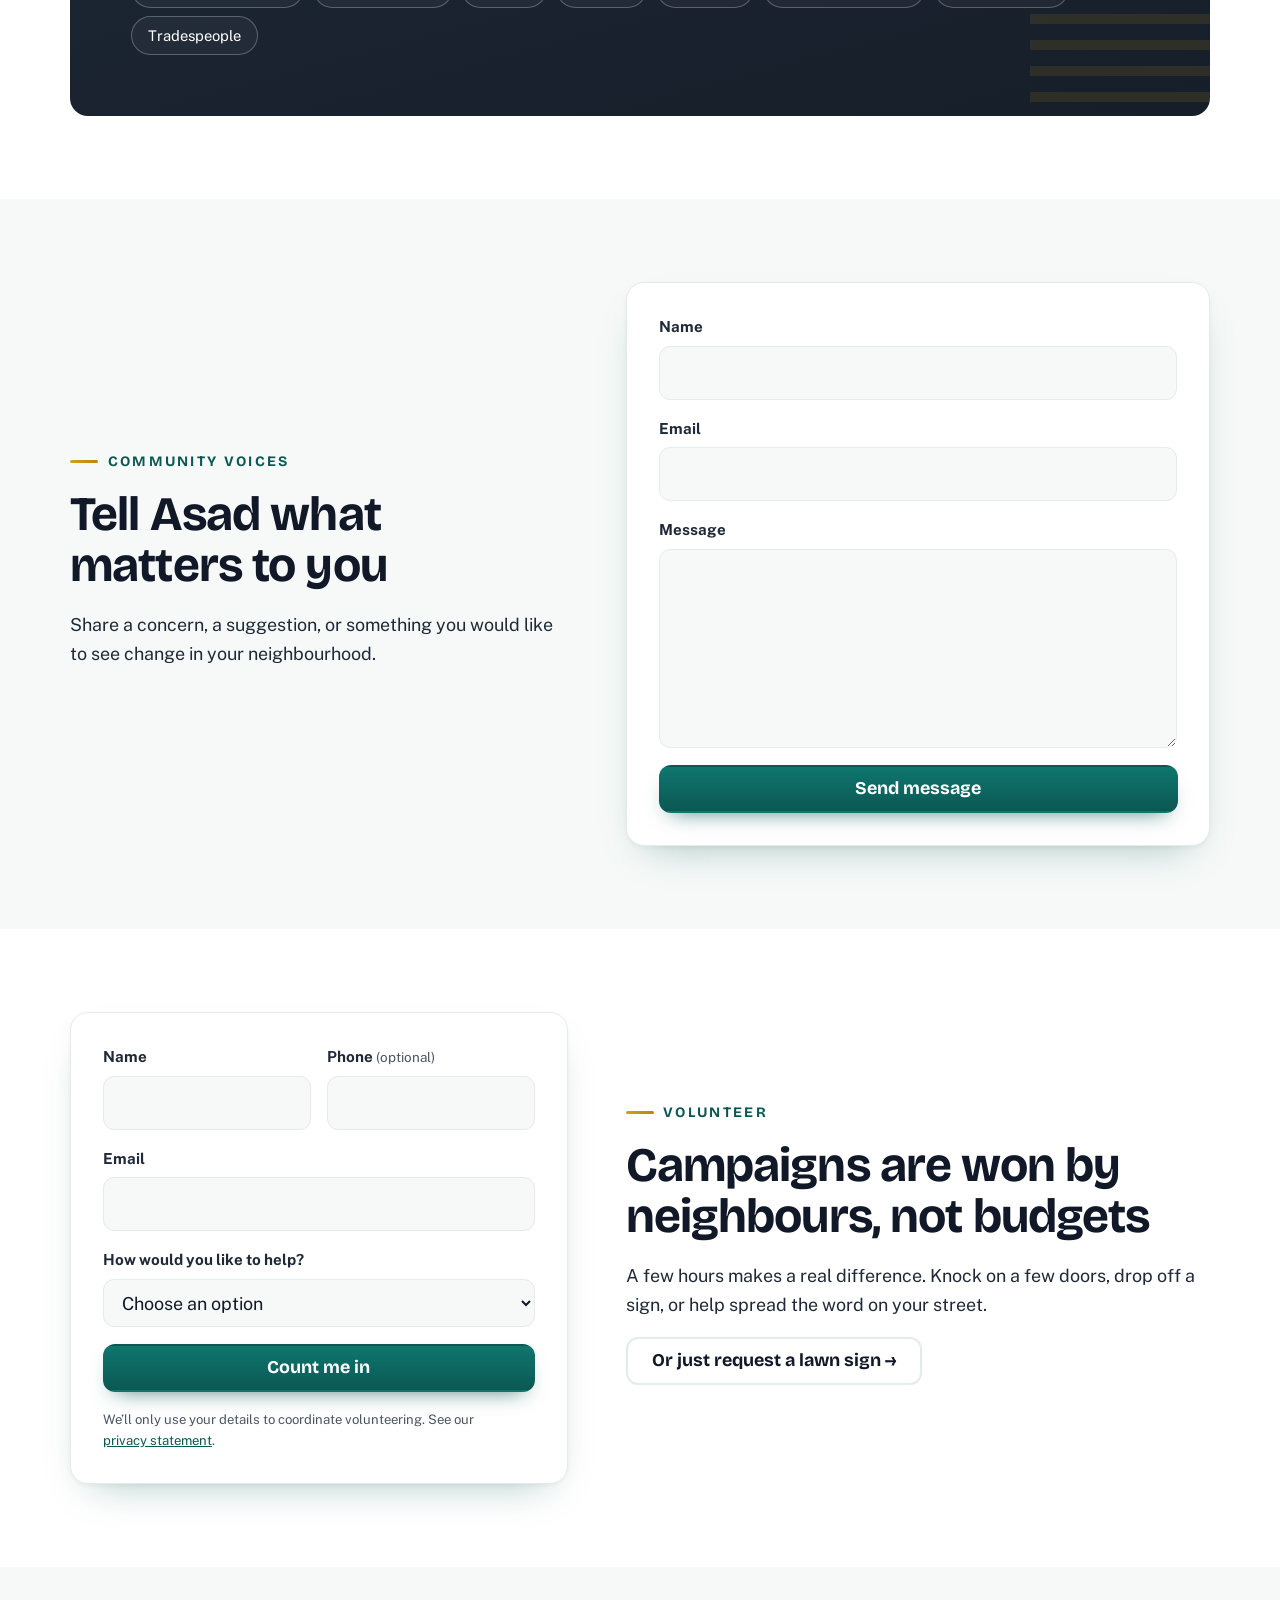
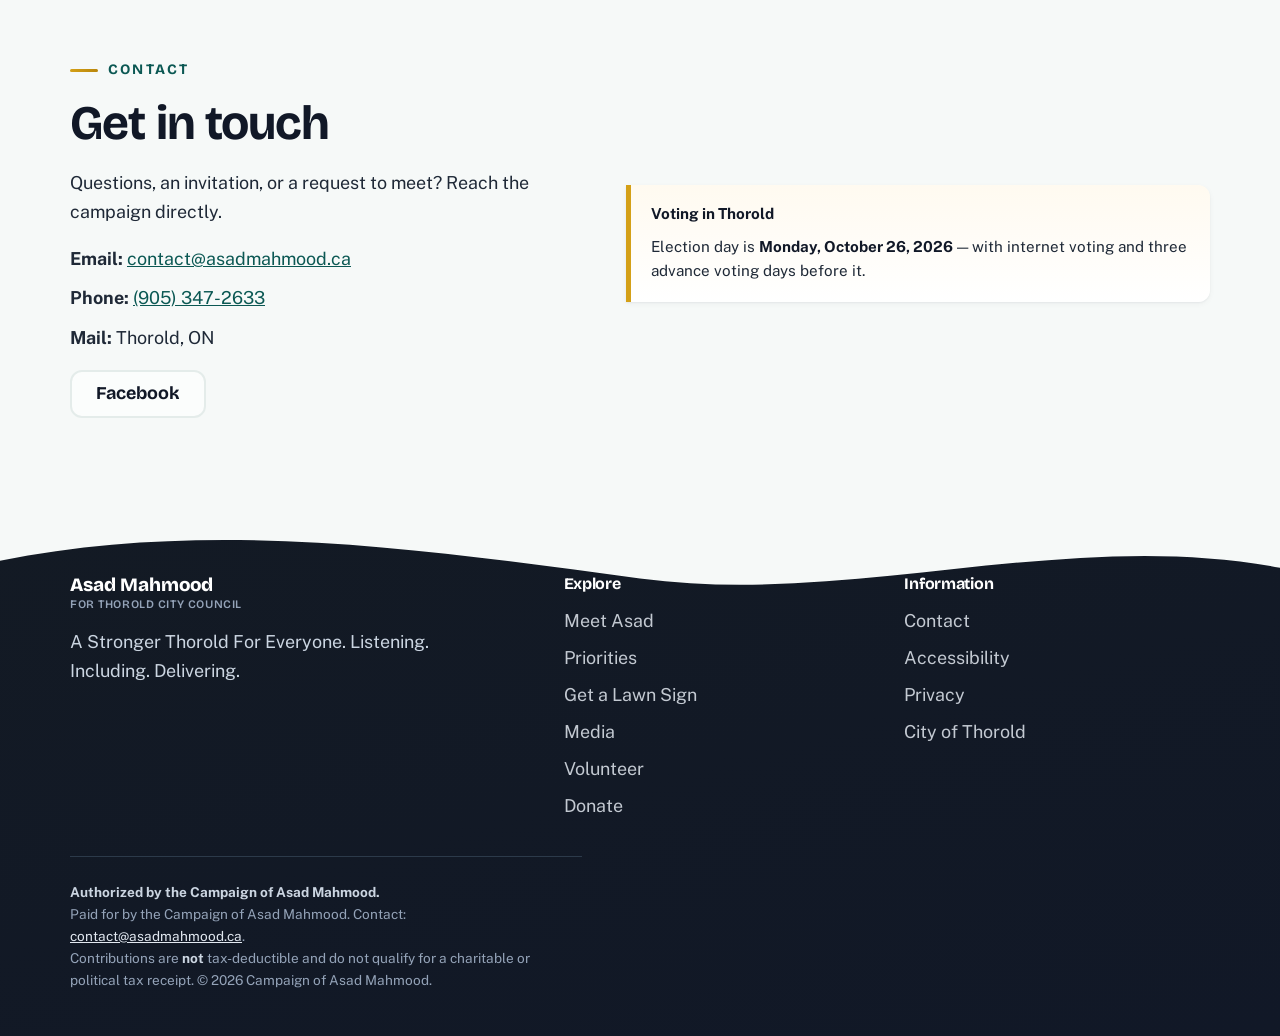
==== commit 896db013: "Footer change" ====
--- a/index.html
+++ b/index.html
@@ -389,7 +389,7 @@
       </div>
 
       <p class="footer__auth">
-        <strong>Authorized by the Campaign of Asad Mahmood for Thorold City Council.</strong><br>
+        <strong>Authorized by the Campaign of Asad Mahmood.</strong><br>
         Paid for by the Campaign of Asad Mahmood. Contact:
         <a href="mailto:contact@asadmahmood.ca">contact@asadmahmood.ca</a>.<br>
         Contributions are <strong>not</strong> tax-deductible and do not qualify for a charitable or political tax receipt.
